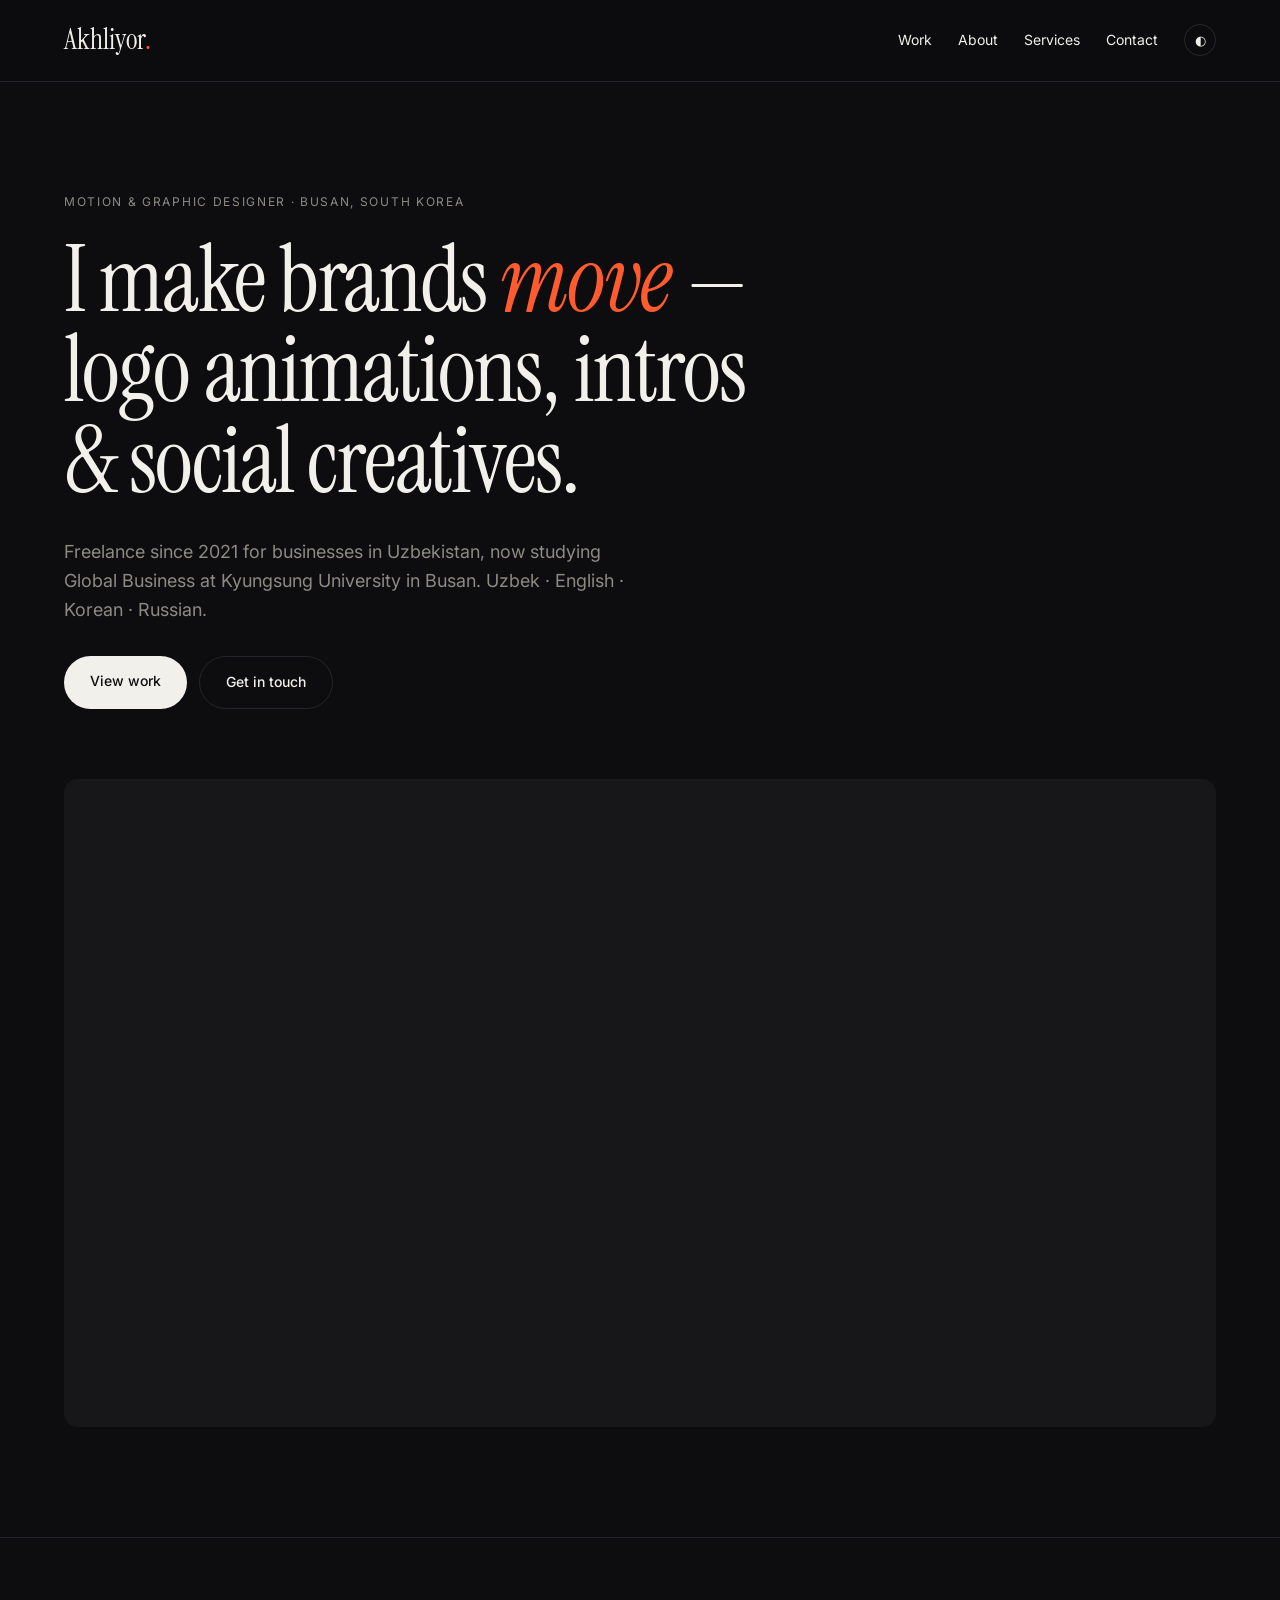
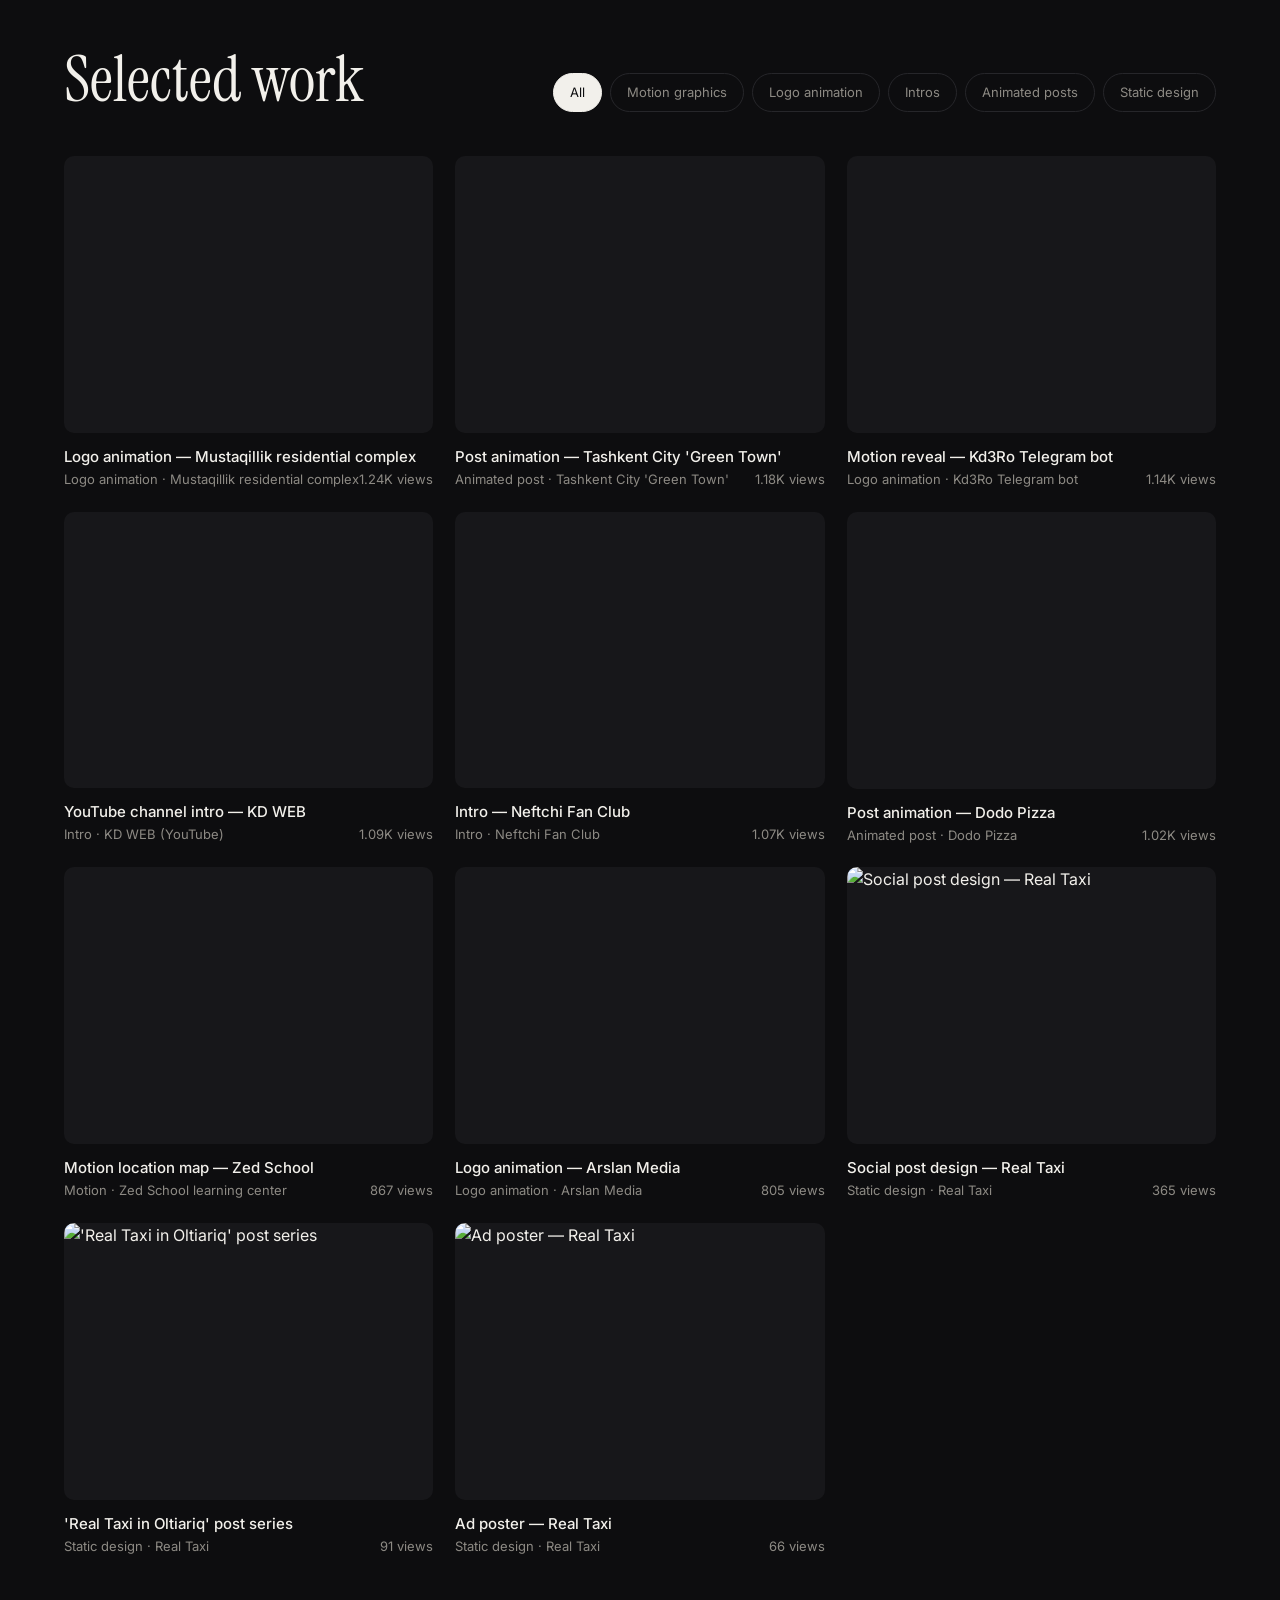
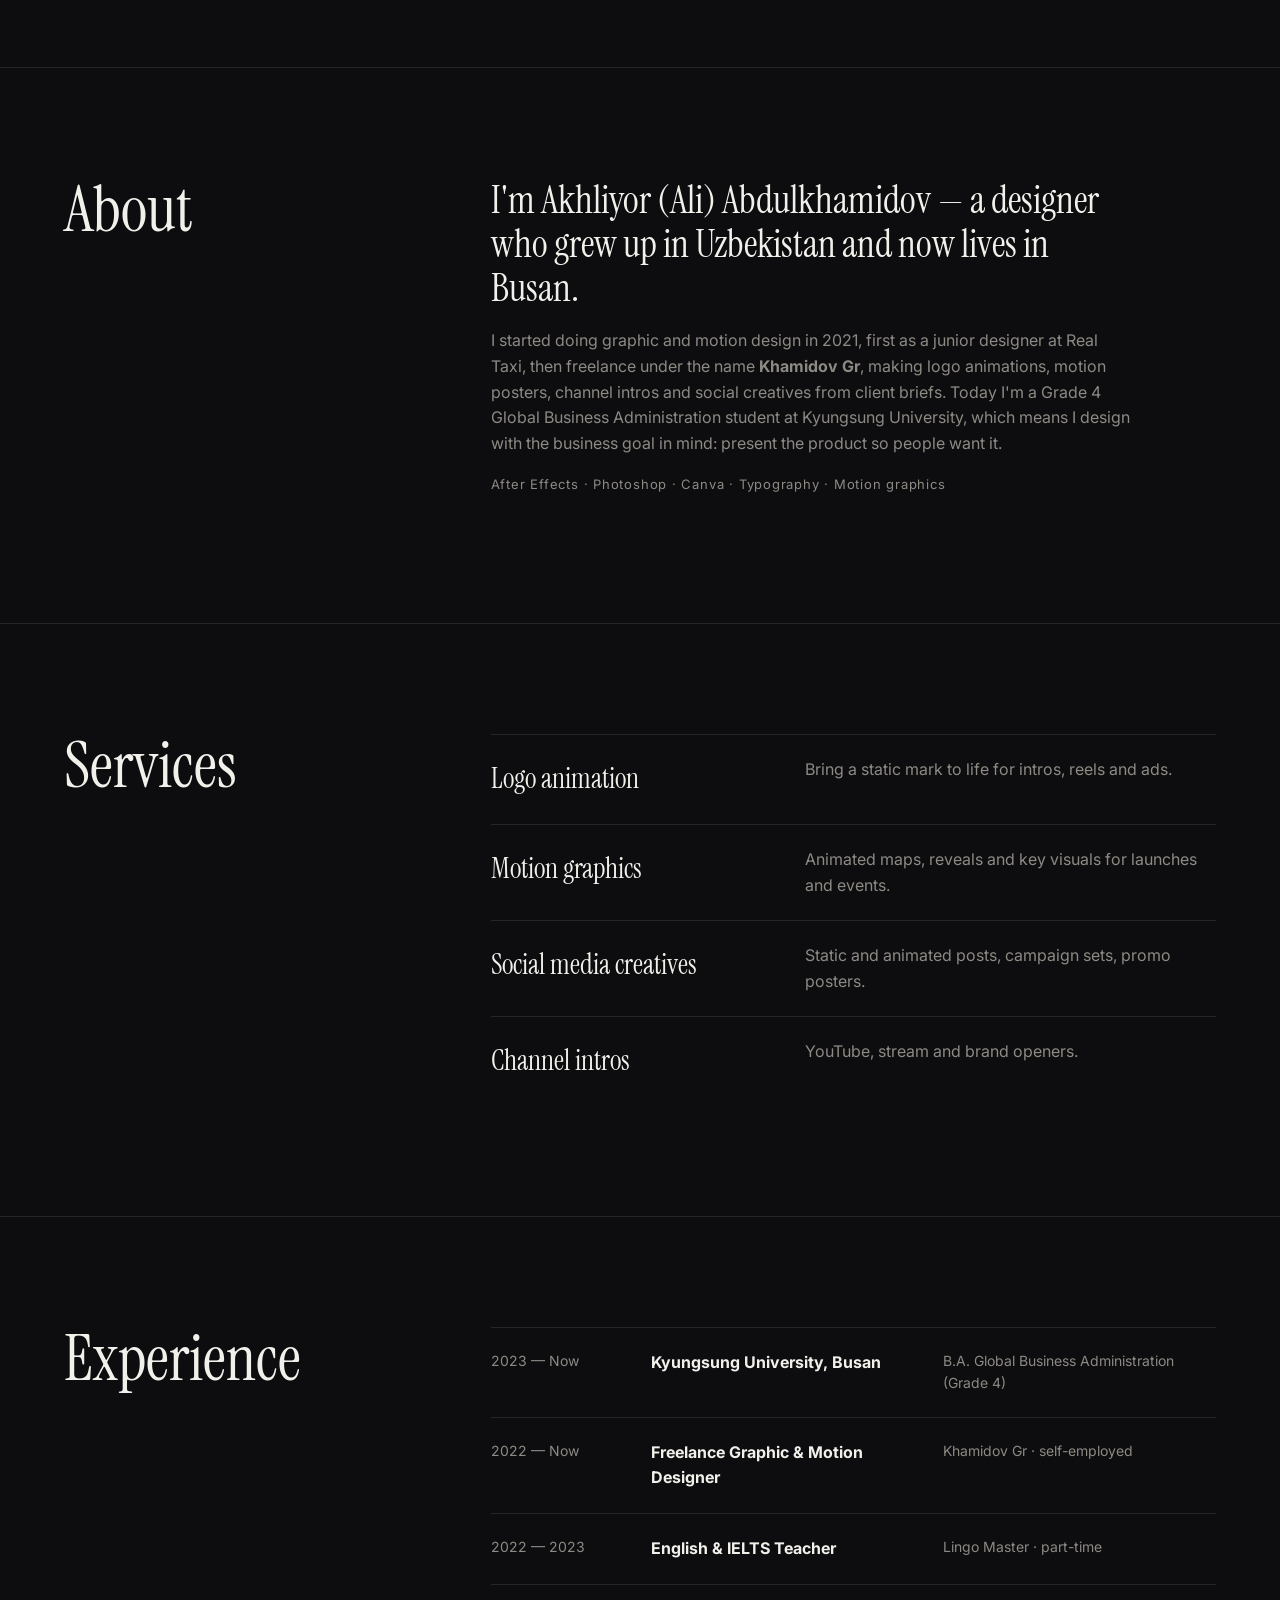
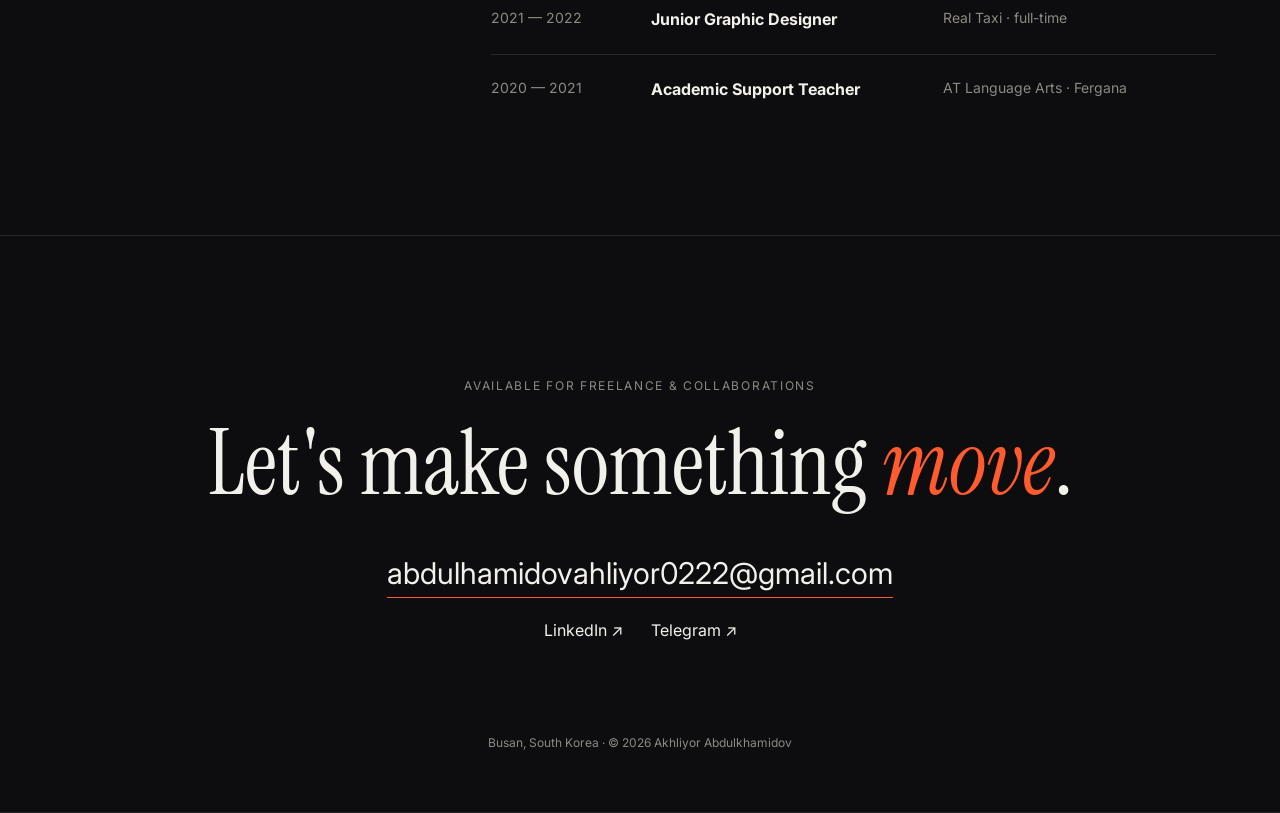
==== index.html @ dffe9545 "Add files via upload" ====
<!doctype html><html lang="en" data-theme="dark"><head><meta charset="utf-8"><meta name="viewport" content="width=device-width,initial-scale=1">
<title>Akhliyor Abdulkhamidov — Motion & Graphic Design</title>
<meta name="description" content="Motion and graphic design portfolio of Akhliyor (Ali) Abdulkhamidov, Busan, South Korea.">
<link rel="preconnect" href="https://fonts.googleapis.com"><link href="https://fonts.googleapis.com/css2?family=Inter:wght@400;500;600&family=Instrument+Serif:ital@0;1&display=swap" rel="stylesheet">
<link rel="stylesheet" href="style.css"></head><body>
<header class="nav"><a href="#top" class="logo">Akhliyor<span>.</span></a>
<nav><a href="#work">Work</a><a href="#about">About</a><a href="#services">Services</a><a href="#contact">Contact</a><button id="theme" aria-label="Toggle theme">◐</button></nav></header>
<main id="top">
<section class="hero"><p class="eyebrow">Motion & Graphic Designer · Busan, South Korea</p>
<h1>I make brands <em>move</em> —<br>logo animations, intros<br>& social creatives.</h1>
<p class="lede">Freelance since 2021 for businesses in Uzbekistan, now studying Global Business at Kyungsung University in Busan. Uzbek · English · Korean · Russian.</p>
<div class="cta"><a class="btn" href="#work">View work</a><a class="btn ghost" href="#contact">Get in touch</a></div>
<div class="reel"><video src="media/04-mustaqillik-residence-logo-anim.mp4" poster="media/04-mustaqillik-residence-logo-anim-frame.jpg" autoplay muted loop playsinline></video></div></section>
<section id="work"><div class="sechead"><h2>Selected work</h2>
<div class="filters"><button class="on" data-f="all">All</button><button data-f="motion">Motion graphics</button><button data-f="logo">Logo animation</button><button data-f="intro">Intros</button><button data-f="social">Animated posts</button><button data-f="print">Static design</button></div></div>
<div class="grid" id="grid"></div></section>
<section id="about" class="split"><h2>About</h2><div>
<p class="big">I'm Akhliyor (Ali) Abdulkhamidov — a designer who grew up in Uzbekistan and now lives in Busan.</p>
<p>I started doing graphic and motion design in 2021, first as a junior designer at Real Taxi, then freelance under the name <strong>Khamidov Gr</strong>, making logo animations, motion posters, channel intros and social creatives from client briefs. Today I'm a Grade 4 Global Business Administration student at Kyungsung University, which means I design with the business goal in mind: present the product so people want it.</p>
<p class="tools">After Effects · Photoshop · Canva · Typography · Motion graphics</p></div></section>
<section id="services" class="split"><h2>Services</h2><ul class="services">
<li><b>Logo animation</b><span>Bring a static mark to life for intros, reels and ads.</span></li>
<li><b>Motion graphics</b><span>Animated maps, reveals and key visuals for launches and events.</span></li>
<li><b>Social media creatives</b><span>Static and animated posts, campaign sets, promo posters.</span></li>
<li><b>Channel intros</b><span>YouTube, stream and brand openers.</span></li></ul></section>
<section id="experience" class="split"><h2>Experience</h2><ul class="timeline">
<li><span>2023 — Now</span><b>Kyungsung University, Busan</b><i>B.A. Global Business Administration (Grade 4)</i></li>
<li><span>2022 — Now</span><b>Freelance Graphic & Motion Designer</b><i>Khamidov Gr · self-employed</i></li>
<li><span>2022 — 2023</span><b>English & IELTS Teacher</b><i>Lingo Master · part-time</i></li>
<li><span>2021 — 2022</span><b>Junior Graphic Designer</b><i>Real Taxi · full-time</i></li>
<li><span>2020 — 2021</span><b>Academic Support Teacher</b><i>AT Language Arts · Fergana</i></li></ul></section>
<section id="contact" class="contact"><p class="eyebrow">Available for freelance & collaborations</p>
<h2>Let's make something <em>move</em>.</h2>
<a class="mail" href="mailto:abdulhamidovahliyor0222@gmail.com">abdulhamidovahliyor0222@gmail.com</a>
<div class="links"><a href="https://www.linkedin.com/in/akhliyor-abdulkhamidov-81075943a" target="_blank" rel="noopener">LinkedIn ↗</a><a href="https://t.me/khamidov_mt" target="_blank" rel="noopener">Telegram ↗</a></div>
<p class="foot">Busan, South Korea · © 2026 Akhliyor Abdulkhamidov</p></section>
</main>
<div class="lb" id="lb" hidden><button class="x" aria-label="Close">×</button><div class="lbin"><div id="lbmedia"></div><div class="lbtxt" id="lbtxt"></div></div></div>
<script src="works.js"></script><script src="main.js"></script></body></html>
---- style.css ----
:root{--bg:#0d0d0f;--fg:#f2f0eb;--mut:#8d8a84;--line:#26262a;--card:#17171a;--acc:#ff5b2e}
[data-theme=light]{--bg:#f6f4ef;--fg:#141414;--mut:#6c6a66;--line:#dedad2;--card:#ebe8e1}
*{box-sizing:border-box;margin:0;padding:0}html{scroll-behavior:smooth}
body{background:var(--bg);color:var(--fg);font:16px/1.6 Inter,system-ui,sans-serif;transition:background .3s}
a{color:inherit;text-decoration:none}em,h1,h2,.big,.logo{font-family:"Instrument Serif",Georgia,serif;font-weight:400}
em{font-style:italic;color:var(--acc)}
.nav{position:sticky;top:0;z-index:10;display:flex;justify-content:space-between;align-items:center;padding:18px 5vw;background:color-mix(in srgb,var(--bg) 85%,transparent);backdrop-filter:blur(10px);border-bottom:1px solid var(--line)}
.logo{font-size:28px}.logo span{color:var(--acc)}nav{display:flex;gap:26px;align-items:center;font-size:14px}nav a:hover{color:var(--acc)}
nav button{background:none;border:1px solid var(--line);color:var(--fg);border-radius:50%;width:32px;height:32px;cursor:pointer}
section{padding:110px 5vw;border-bottom:1px solid var(--line)}
.eyebrow{text-transform:uppercase;letter-spacing:.14em;font-size:12px;color:var(--mut);margin-bottom:24px}
h1{font-size:clamp(44px,7.2vw,112px);line-height:.98;letter-spacing:-.02em}
h2{font-size:clamp(36px,5vw,64px);line-height:1}
.lede{max-width:560px;color:var(--mut);margin:32px 0;font-size:18px}
.cta{display:flex;gap:12px}.btn{padding:14px 26px;border-radius:99px;background:var(--fg);color:var(--bg);font-weight:500;font-size:14px}.btn.ghost{background:none;color:var(--fg);border:1px solid var(--line)}
.reel{margin-top:70px;border-radius:14px;overflow:hidden;aspect-ratio:16/9;background:var(--card)}.reel video{width:100%;height:100%;object-fit:cover;display:block}
.sechead{display:flex;justify-content:space-between;align-items:end;flex-wrap:wrap;gap:24px;margin-bottom:44px}
.filters{display:flex;flex-wrap:wrap;gap:8px}.filters button{background:none;border:1px solid var(--line);color:var(--mut);padding:8px 16px;border-radius:99px;font:inherit;font-size:13px;cursor:pointer}
.filters button.on,.filters button:hover{background:var(--fg);color:var(--bg);border-color:var(--fg)}
.grid{display:grid;grid-template-columns:repeat(3,1fr);gap:22px}
.tile{cursor:pointer}.tile .m{aspect-ratio:4/3;border-radius:10px;overflow:hidden;background:var(--card)}
.tile video,.tile img{width:100%;height:100%;object-fit:cover;display:block;transition:transform .6s}.tile:hover video,.tile:hover img{transform:scale(1.04)}
.tile h3{font-weight:500;font-size:15px;margin-top:12px}.tile p{font-size:13px;color:var(--mut);display:flex;justify-content:space-between}
.split{display:grid;grid-template-columns:1fr 2fr;gap:5vw}.split p{color:var(--mut);margin-bottom:18px;max-width:640px}
.big{font-size:clamp(26px,3vw,40px);line-height:1.15;color:var(--fg)!important}.tools{font-size:13px;letter-spacing:.06em}
.services,.timeline{list-style:none}.services li,.timeline li{display:grid;grid-template-columns:1fr 1.4fr;gap:20px;padding:22px 0;border-top:1px solid var(--line)}
.services b{font-family:"Instrument Serif",serif;font-weight:400;font-size:28px}.services span{color:var(--mut)}
.timeline li{grid-template-columns:140px 1fr 1fr}.timeline span,.timeline i{color:var(--mut);font-style:normal;font-size:14px}
.contact{text-align:center;padding:140px 5vw 60px}.contact h2{font-size:clamp(44px,7vw,100px)}
.mail{display:inline-block;margin:40px 0 20px;font-size:clamp(20px,2.4vw,30px);border-bottom:1px solid var(--acc)}
.links{display:flex;gap:28px;justify-content:center}.links a:hover{color:var(--acc)}.foot{margin-top:90px;font-size:12px;color:var(--mut)}
.lb{position:fixed;inset:0;background:rgba(0,0,0,.92);z-index:50;display:flex;align-items:center;justify-content:center;padding:4vw}
.lb[hidden]{display:none}.lbin{display:grid;grid-template-columns:2fr 1fr;gap:32px;max-width:1300px;width:100%;color:#f2f0eb}
#lbmedia{max-height:84vh;overflow:auto;display:grid;gap:10px}#lbmedia video,#lbmedia img{width:100%;max-height:84vh;object-fit:contain;border-radius:8px}
#lbmedia.multi{grid-template-columns:repeat(auto-fill,minmax(160px,1fr))}
.lbtxt h3{font-family:"Instrument Serif",serif;font-weight:400;font-size:36px;line-height:1.05;margin-bottom:20px}.lbtxt dl{font-size:14px}.lbtxt dt{color:#8d8a84;margin-top:12px;font-size:12px;text-transform:uppercase;letter-spacing:.1em}
.lbtxt a{color:#ff5b2e}.x{position:absolute;top:18px;right:26px;background:none;border:0;color:#fff;font-size:40px;cursor:pointer}
@media(max-width:900px){.grid{grid-template-columns:repeat(2,1fr)}.split{grid-template-columns:1fr}.lbin{grid-template-columns:1fr}}
@media(max-width:600px){nav a{display:none}section{padding:72px 6vw}.grid{grid-template-columns:1fr}.services li{grid-template-columns:1fr;gap:4px}.timeline li{grid-template-columns:1fr;gap:2px}}
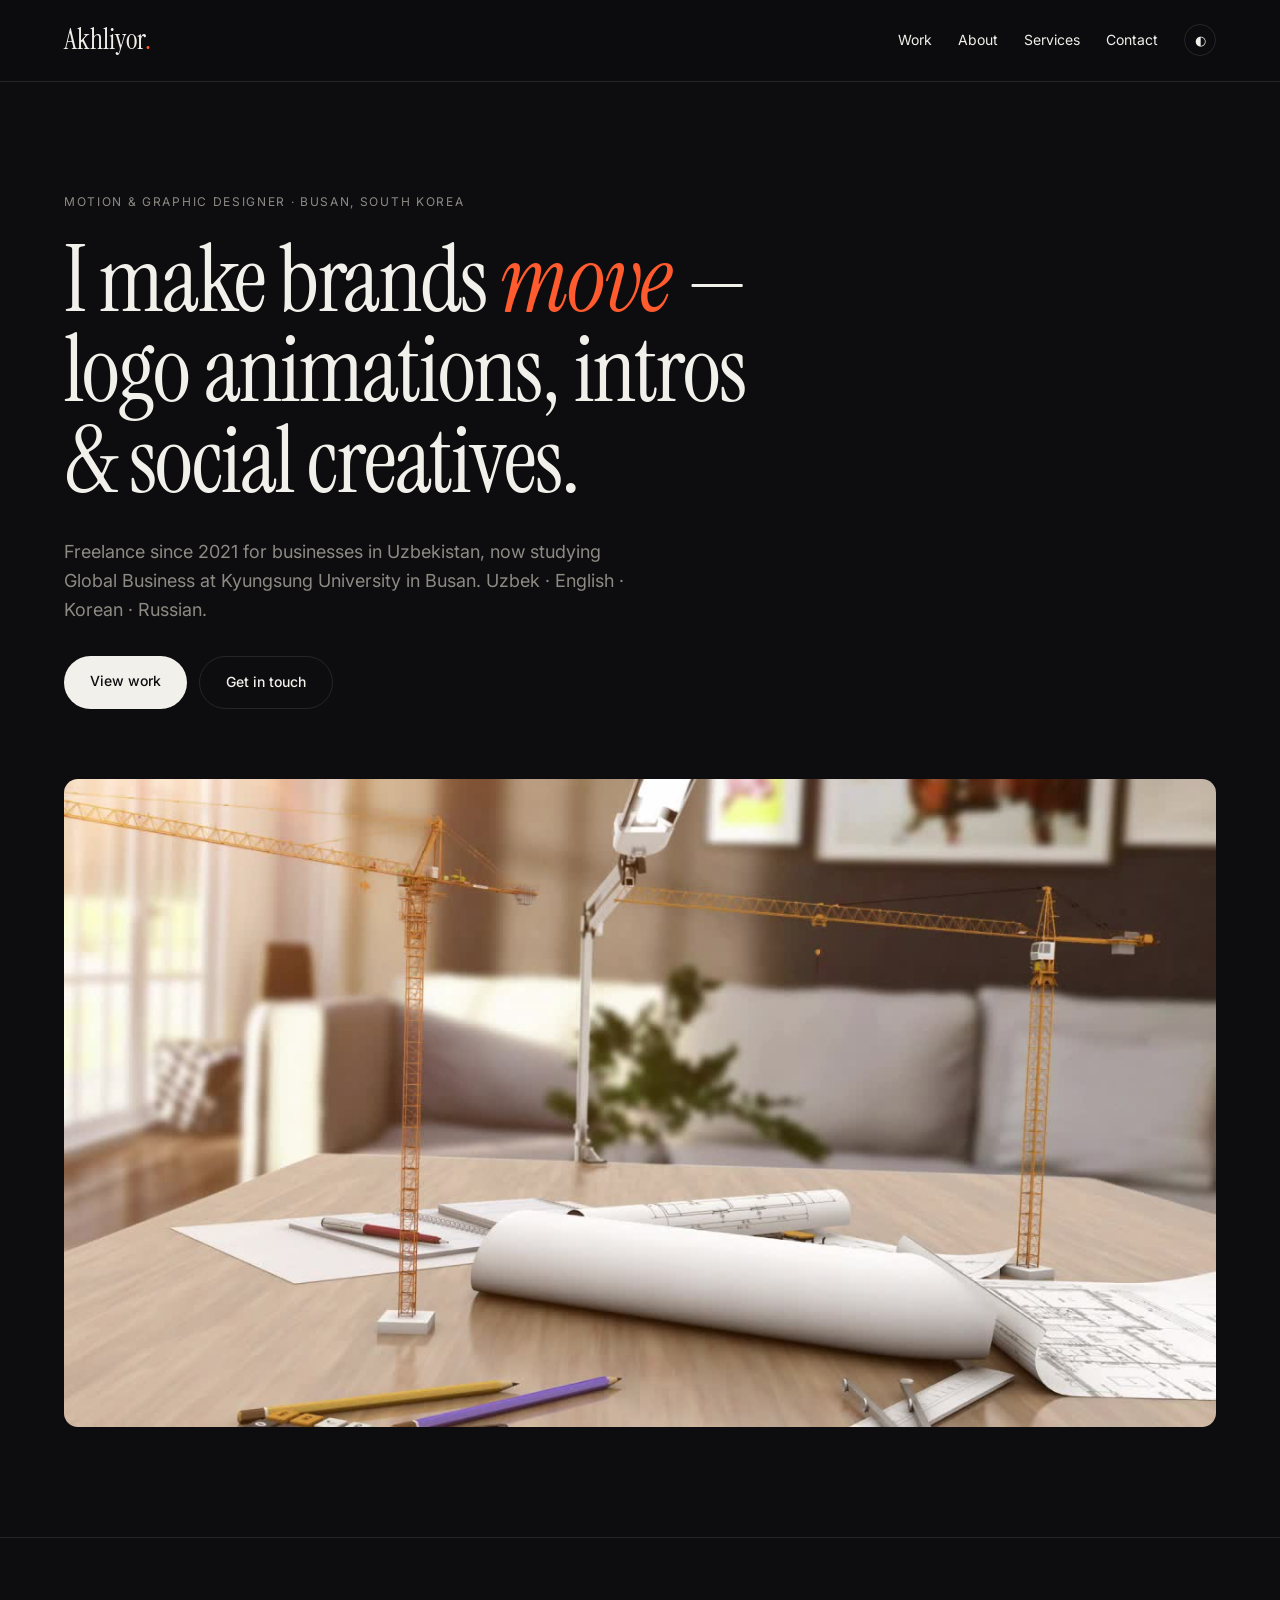
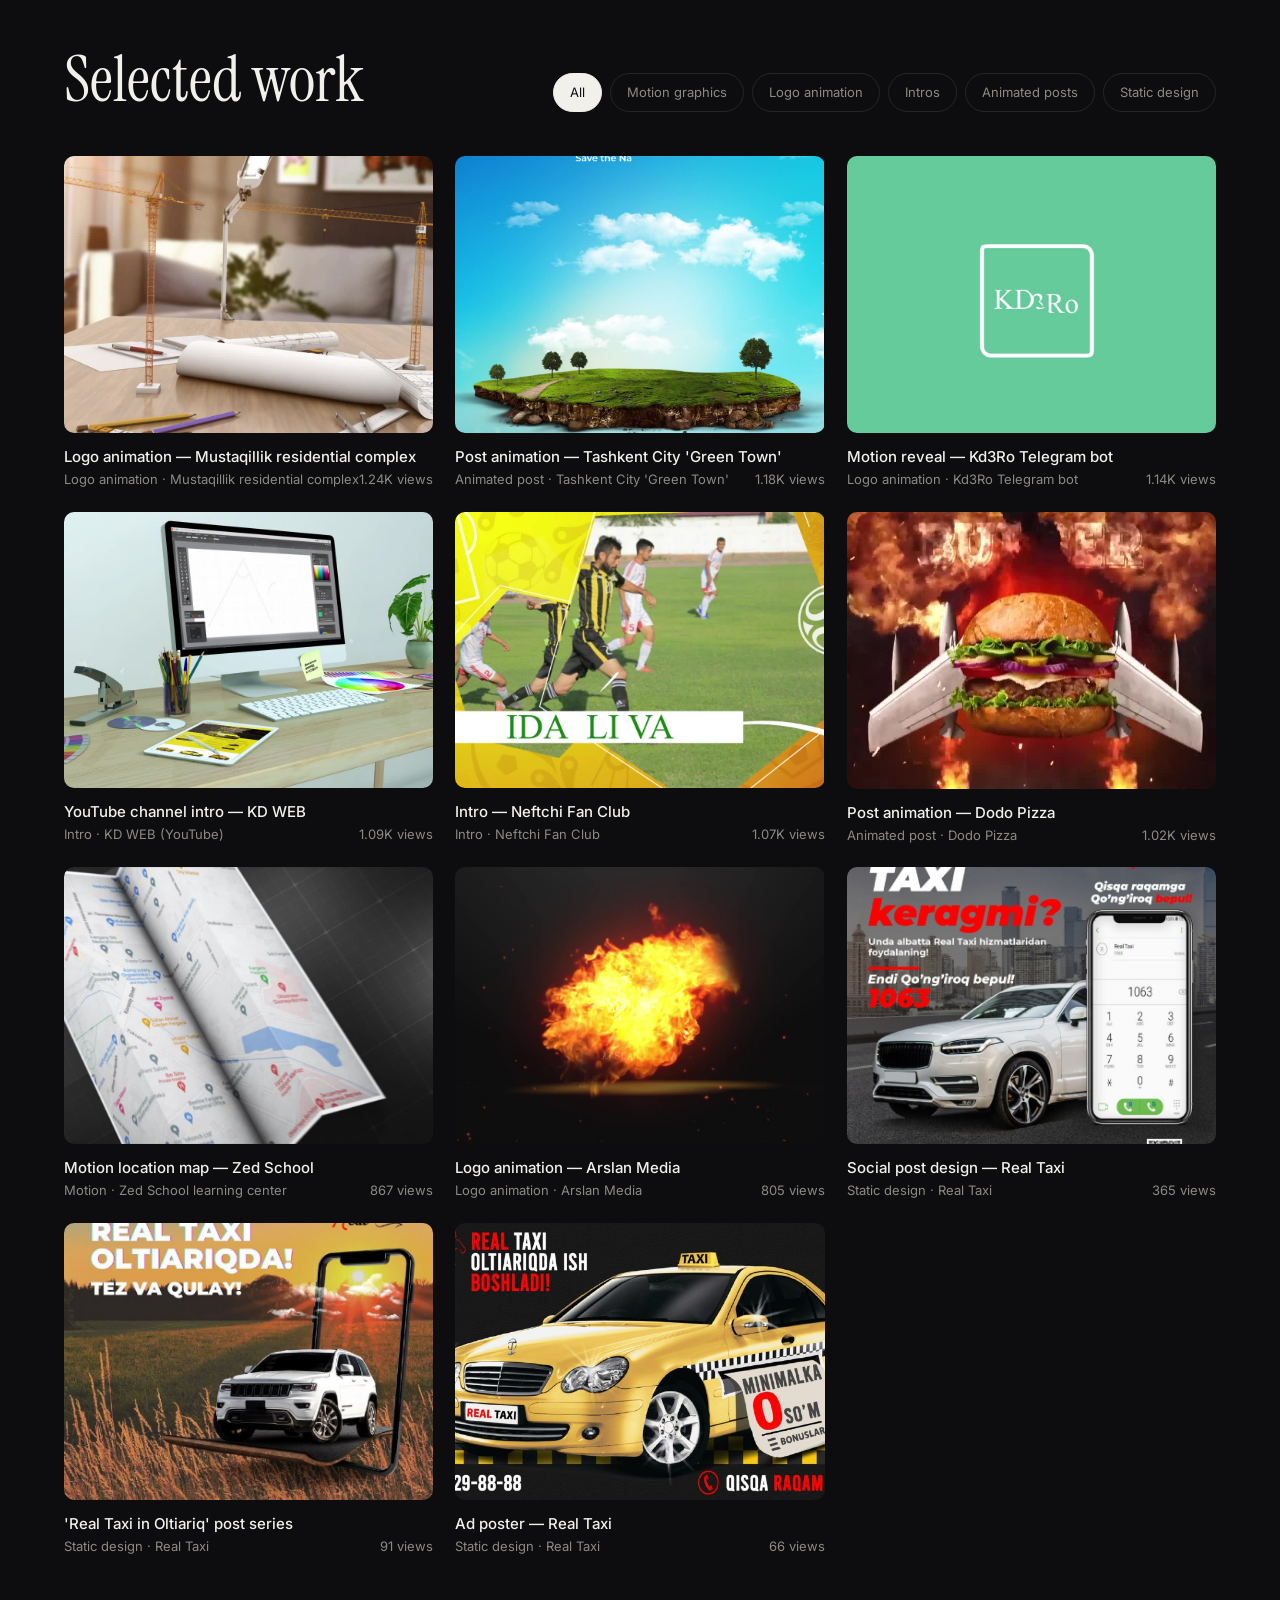
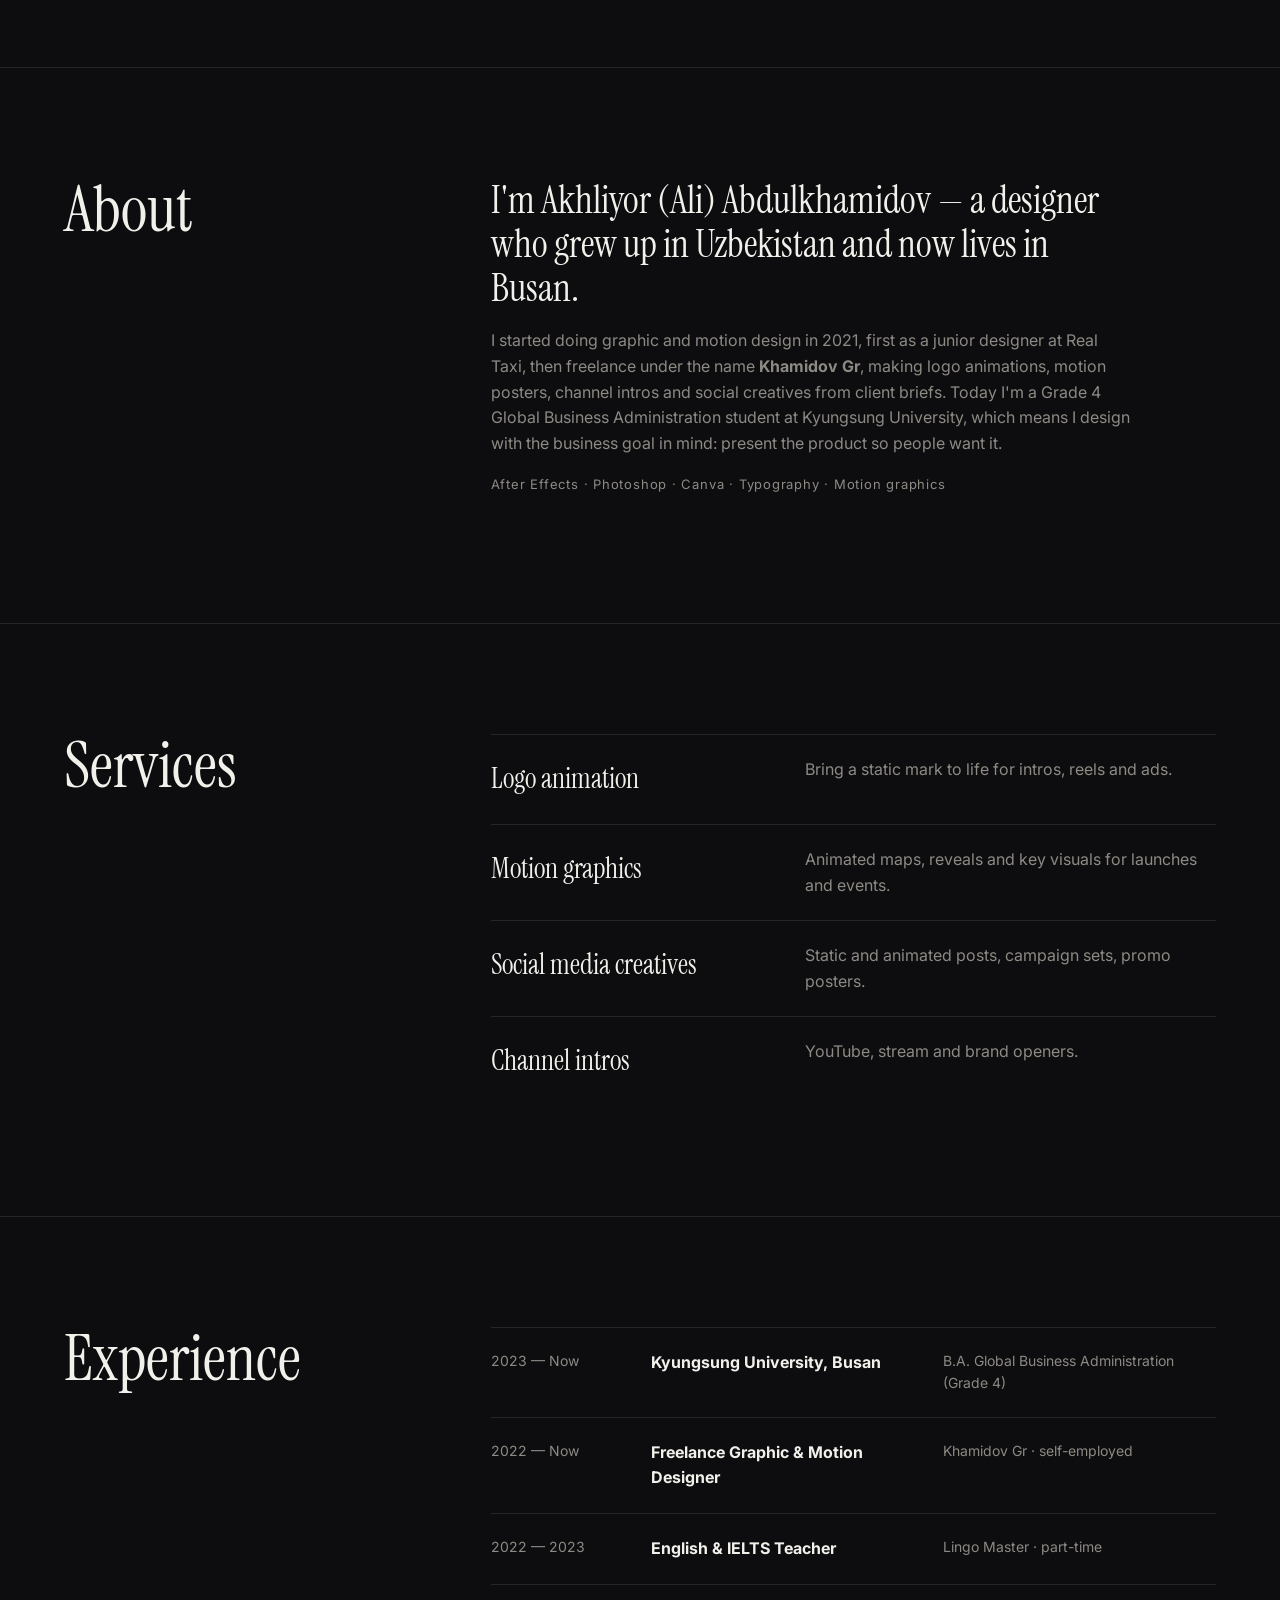
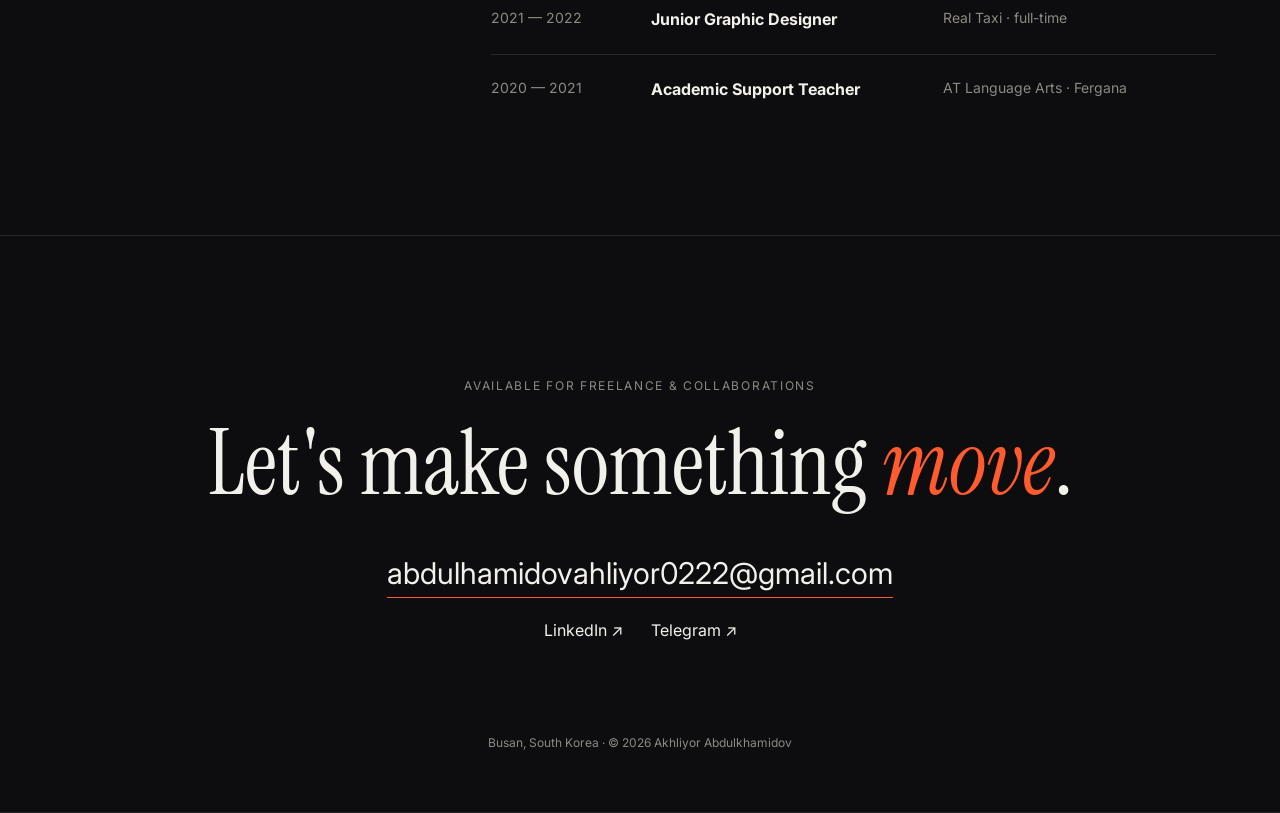
==== commit 1fbb0638: "Add social preview card" ====
--- a/index.html
+++ b/index.html
@@ -1,6 +1,18 @@
 <!doctype html><html lang="en" data-theme="dark"><head><meta charset="utf-8"><meta name="viewport" content="width=device-width,initial-scale=1">
 <title>Akhliyor Abdulkhamidov — Motion & Graphic Design</title>
 <meta name="description" content="Motion and graphic design portfolio of Akhliyor (Ali) Abdulkhamidov, Busan, South Korea.">
+<link rel="canonical" href="https://abdulhamidovahliyor0222-svg.github.io/">
+<meta property="og:type" content="website">
+<meta property="og:url" content="https://abdulhamidovahliyor0222-svg.github.io/">
+<meta property="og:title" content="Akhliyor Abdulkhamidov — Motion & Graphic Design">
+<meta property="og:description" content="Logo animations, intros and social creatives for brands. Motion & graphic designer based in Busan, South Korea.">
+<meta property="og:image" content="https://abdulhamidovahliyor0222-svg.github.io/og-image.jpg">
+<meta property="og:image:width" content="1200"><meta property="og:image:height" content="627">
+<meta property="og:image:alt" content="I make brands move — Akhliyor Abdulkhamidov, Motion & Graphic Designer, Busan">
+<meta name="twitter:card" content="summary_large_image">
+<meta name="twitter:title" content="Akhliyor Abdulkhamidov — Motion & Graphic Design">
+<meta name="twitter:image" content="https://abdulhamidovahliyor0222-svg.github.io/og-image.jpg">
+<link rel="icon" href="data:image/svg+xml,%3Csvg xmlns='http://www.w3.org/2000/svg' viewBox='0 0 64 64'%3E%3Crect width='64' height='64' rx='14' fill='%230d0d0f'/%3E%3Ctext x='50%25' y='54%25' dominant-baseline='middle' text-anchor='middle' font-family='Georgia,serif' font-size='44' fill='%23f2f0eb'%3EA%3C/text%3E%3Ccircle cx='50' cy='48' r='4' fill='%23ff5b2e'/%3E%3C/svg%3E">
 <link rel="preconnect" href="https://fonts.googleapis.com"><link href="https://fonts.googleapis.com/css2?family=Inter:wght@400;500;600&family=Instrument+Serif:ital@0;1&display=swap" rel="stylesheet">
 <link rel="stylesheet" href="style.css"></head><body>
 <header class="nav"><a href="#top" class="logo">Akhliyor<span>.</span></a>
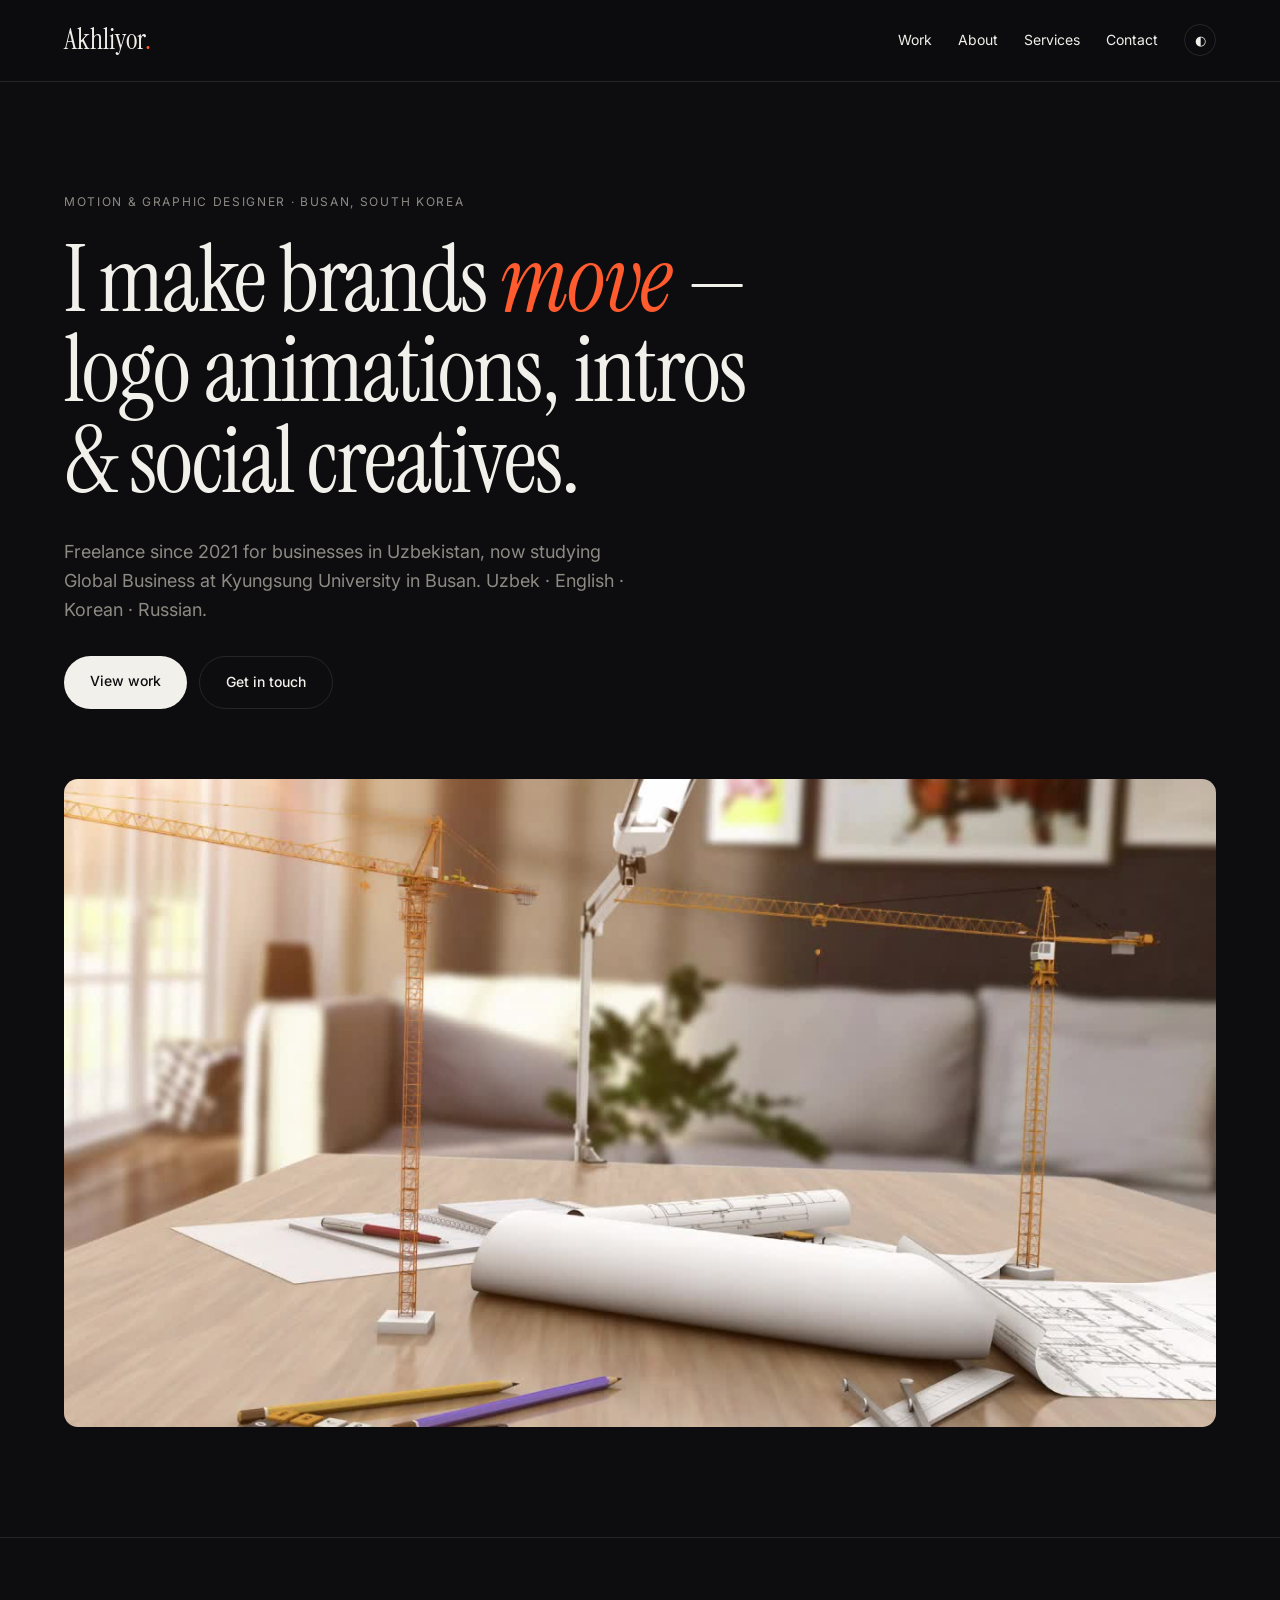
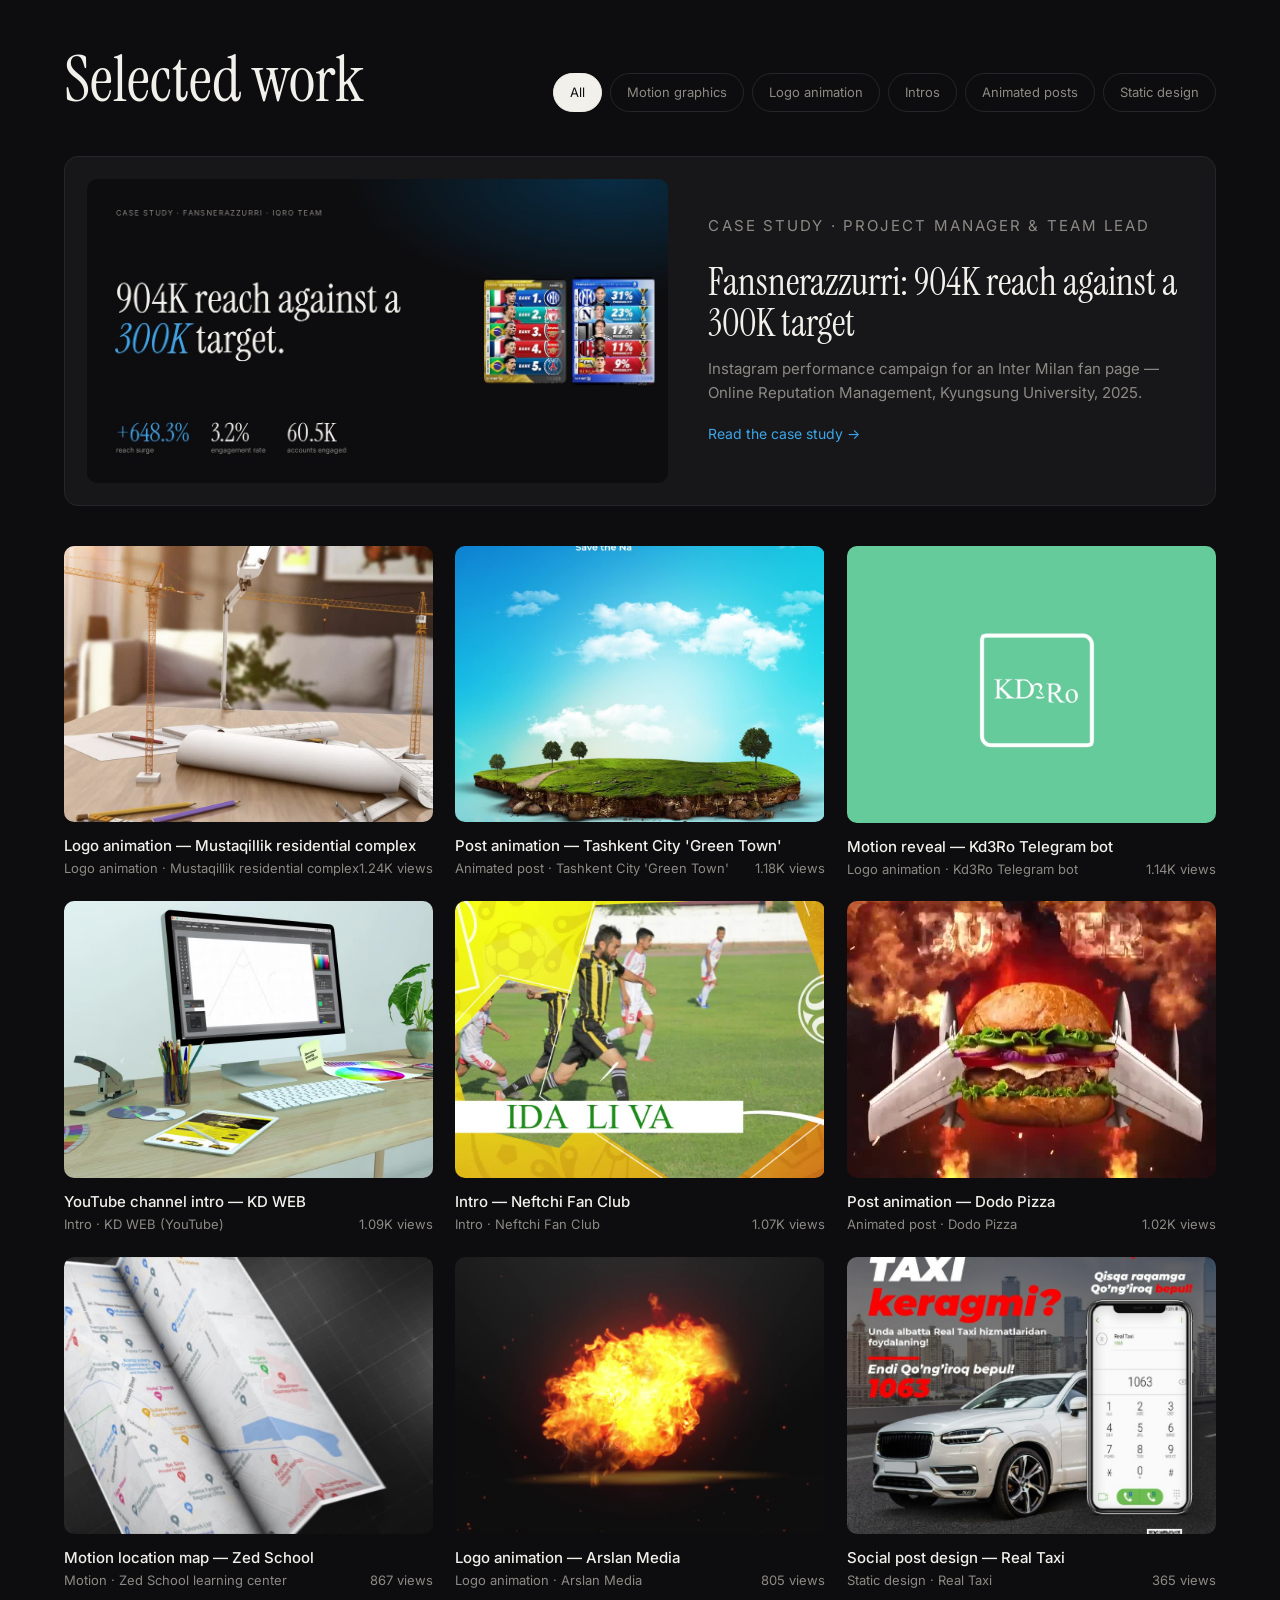
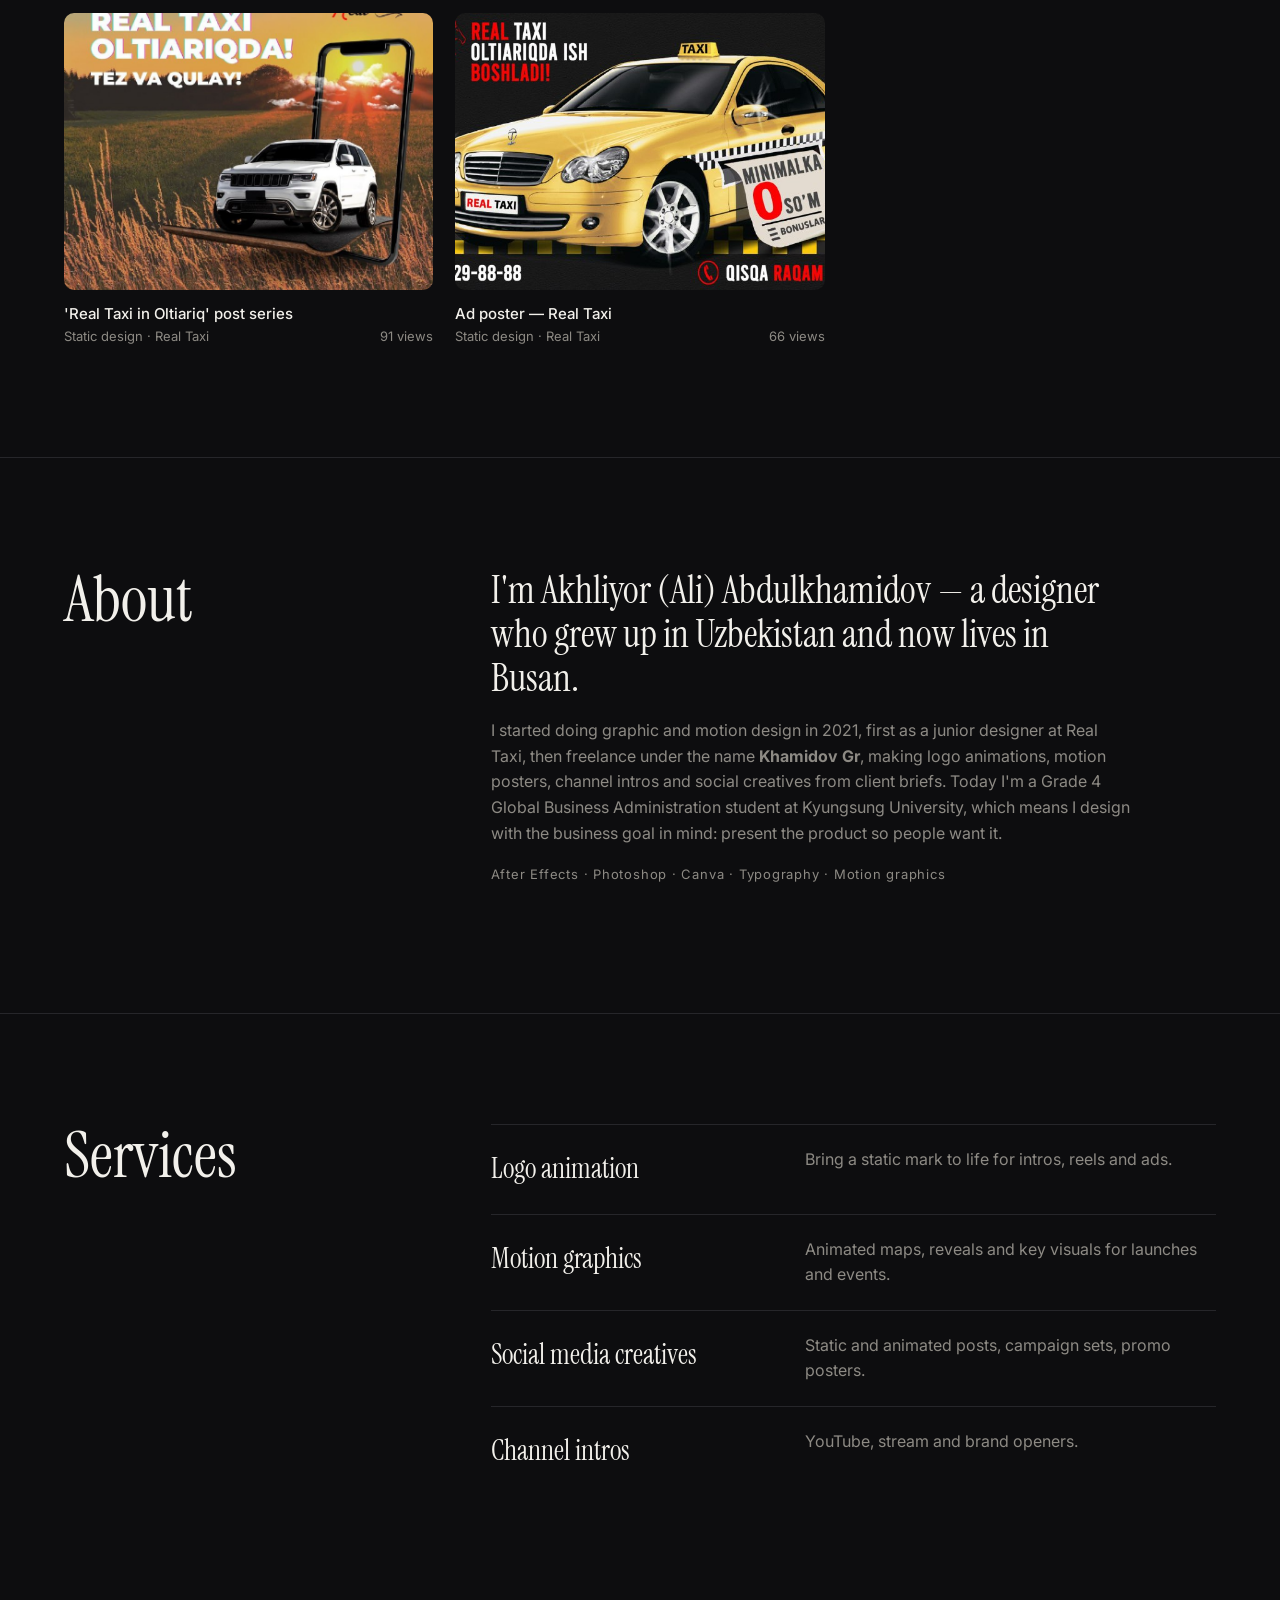
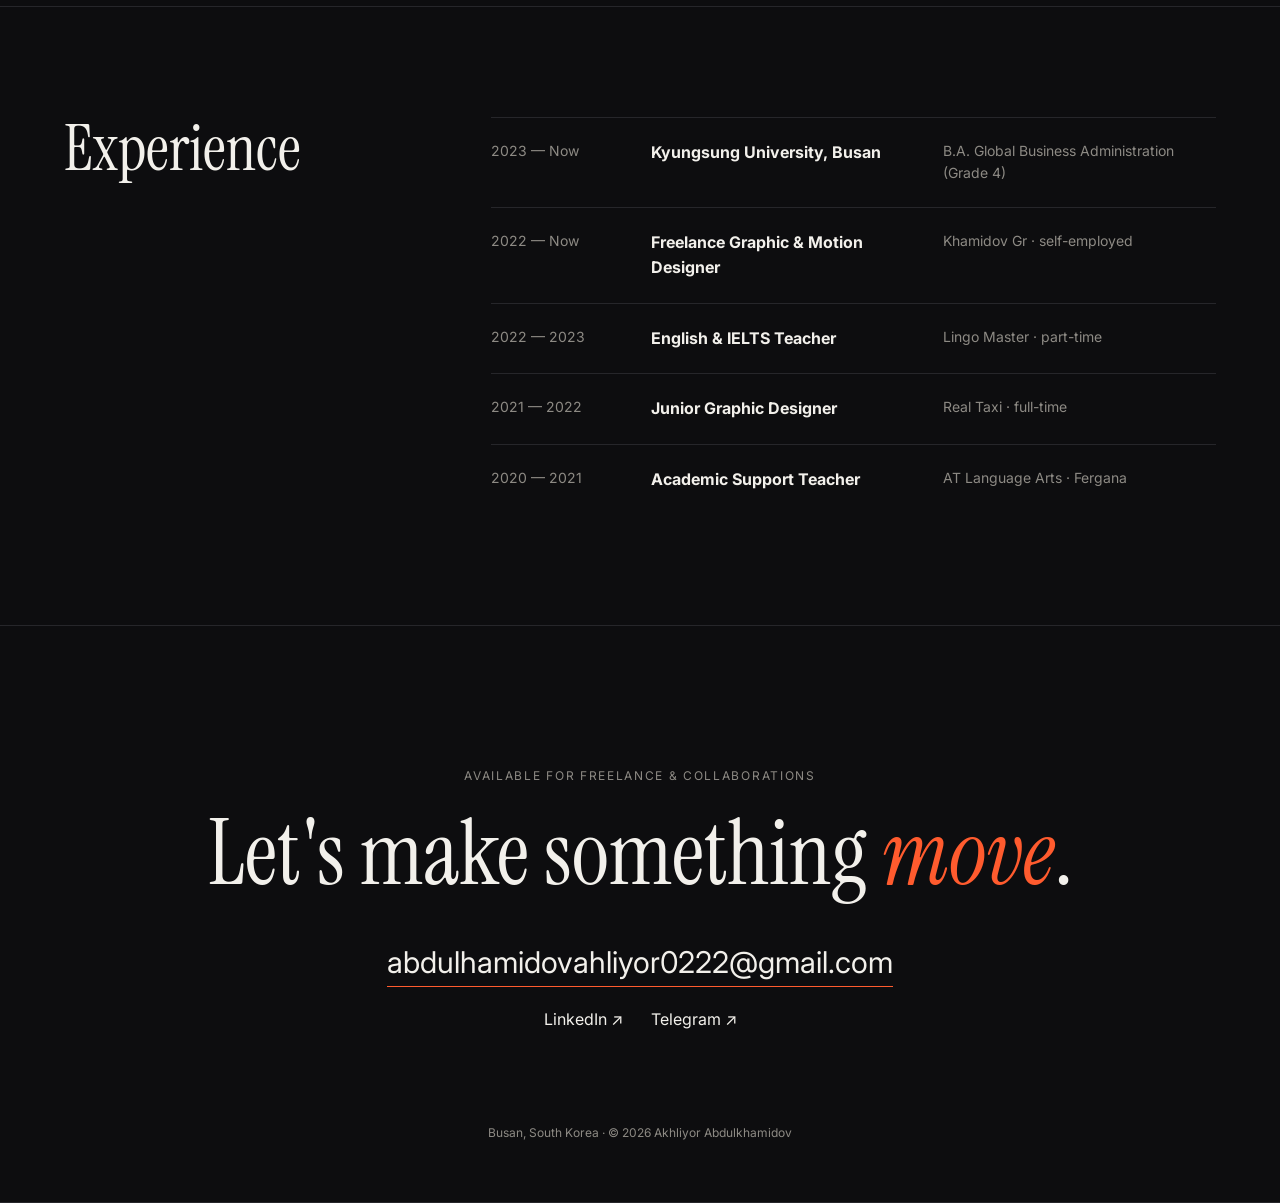
==== commit 8ce97203: "Add case study card" ====
--- a/index.html
+++ b/index.html
@@ -25,6 +25,7 @@
 <div class="reel"><video src="media/04-mustaqillik-residence-logo-anim.mp4" poster="media/04-mustaqillik-residence-logo-anim-frame.jpg" autoplay muted loop playsinline></video></div></section>
 <section id="work"><div class="sechead"><h2>Selected work</h2>
 <div class="filters"><button class="on" data-f="all">All</button><button data-f="motion">Motion graphics</button><button data-f="logo">Logo animation</button><button data-f="intro">Intros</button><button data-f="social">Animated posts</button><button data-f="print">Static design</button></div></div>
+<a class="case" href="/fansnerazzurri/"><img src="fansnerazzurri-card.jpg" alt="Fansnerazzurri case study"><div><p class="eyebrow">Case study · Project Manager &amp; team lead</p><h3>Fansnerazzurri: 904K reach against a 300K target</h3><p>Instagram performance campaign for an Inter Milan fan page — Online Reputation Management, Kyungsung University, 2025.</p><span class="more">Read the case study →</span></div></a>
 <div class="grid" id="grid"></div></section>
 <section id="about" class="split"><h2>About</h2><div>
 <p class="big">I'm Akhliyor (Ali) Abdulkhamidov — a designer who grew up in Uzbekistan and now lives in Busan.</p>
--- a/style.css
+++ b/style.css
@@ -37,3 +37,7 @@
 .lbtxt a{color:#ff5b2e}.x{position:absolute;top:18px;right:26px;background:none;border:0;color:#fff;font-size:40px;cursor:pointer}
 @media(max-width:900px){.grid{grid-template-columns:repeat(2,1fr)}.split{grid-template-columns:1fr}.lbin{grid-template-columns:1fr}}
 @media(max-width:600px){nav a{display:none}section{padding:72px 6vw}.grid{grid-template-columns:1fr}.services li{grid-template-columns:1fr;gap:4px}.timeline li{grid-template-columns:1fr;gap:2px}}
+.case{display:grid;grid-template-columns:1.2fr 1fr;gap:40px;align-items:center;background:var(--card);border:1px solid var(--line);border-radius:14px;padding:22px;margin-bottom:40px;transition:border-color .3s}
+.case:hover{border-color:#0068A8}.case img{width:100%;border-radius:10px;display:block}.case h3{font-family:"Instrument Serif",serif;font-weight:400;font-size:clamp(28px,3vw,42px);line-height:1.05;margin-bottom:14px}
+.case p{color:var(--mut);font-size:15px}.case .more{display:inline-block;margin-top:18px;color:#3da5e8;font-size:14px}
+@media(max-width:900px){.case{grid-template-columns:1fr;gap:20px}}
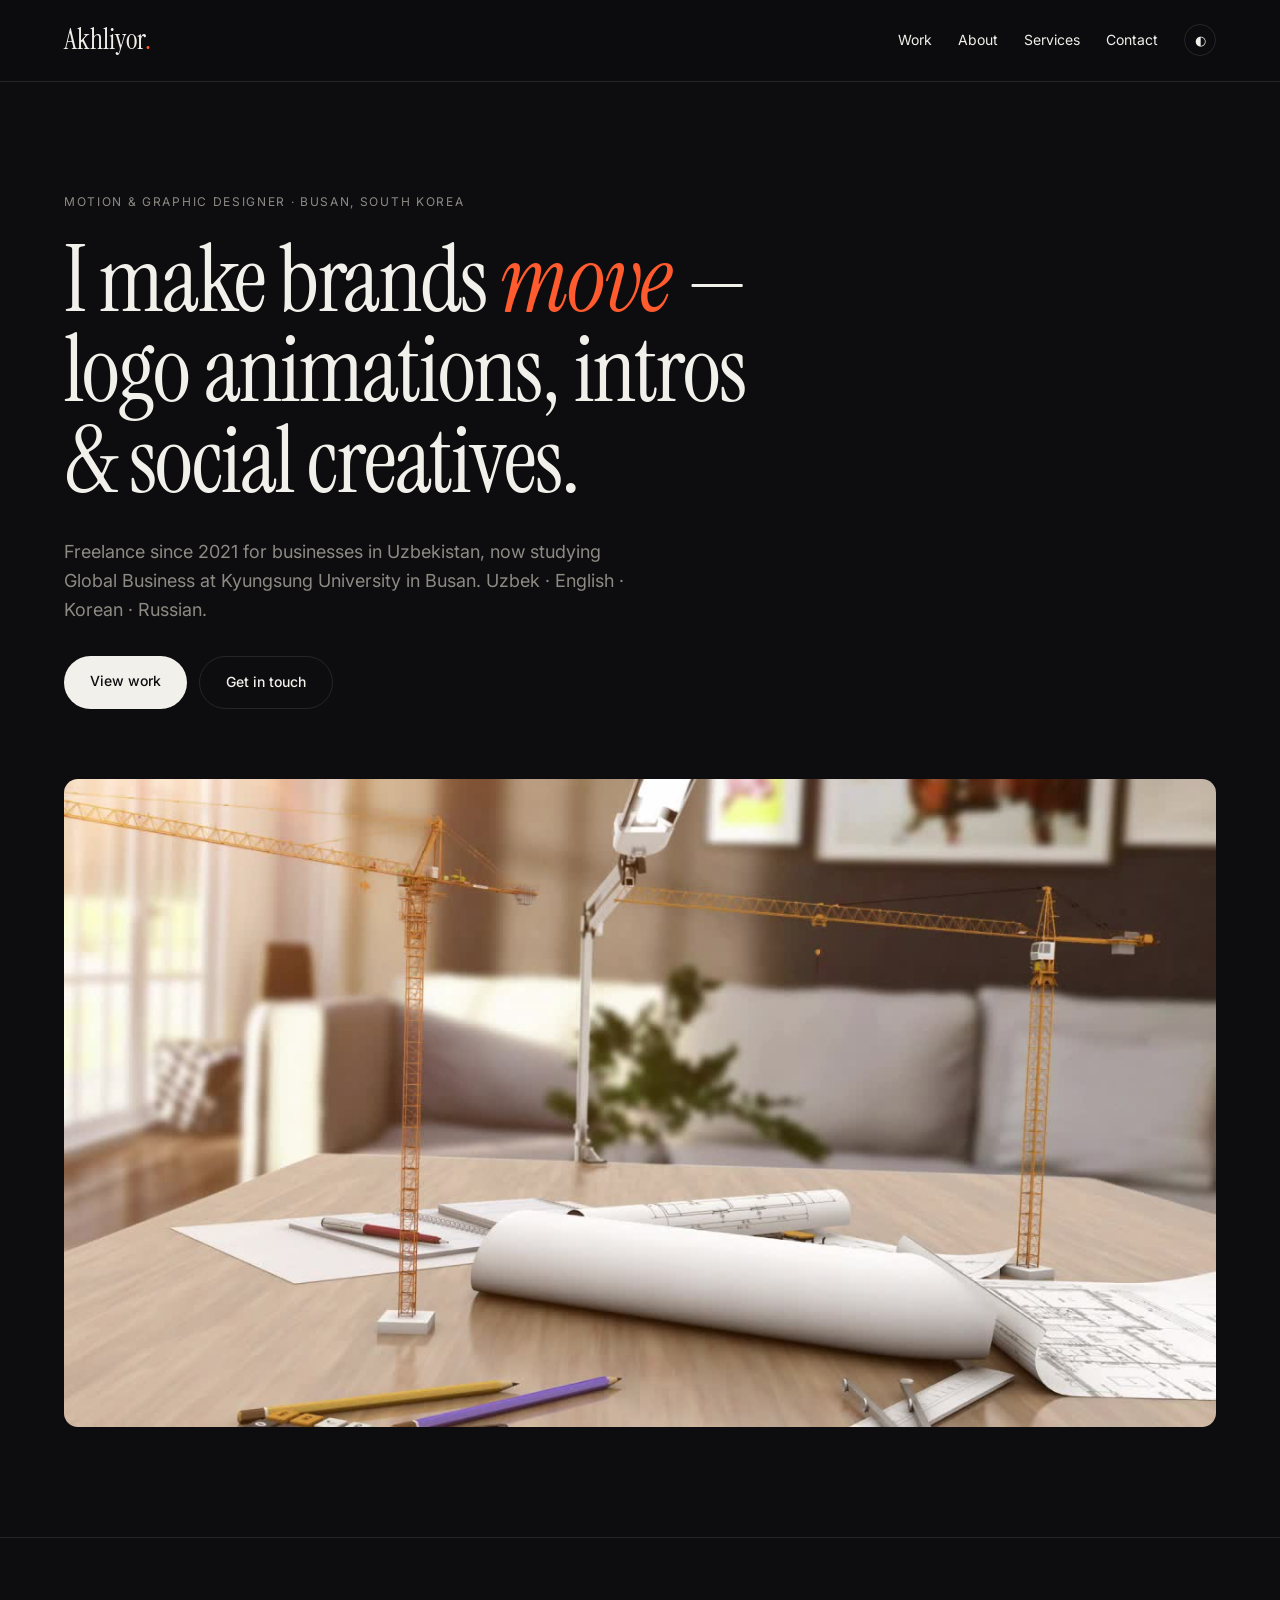
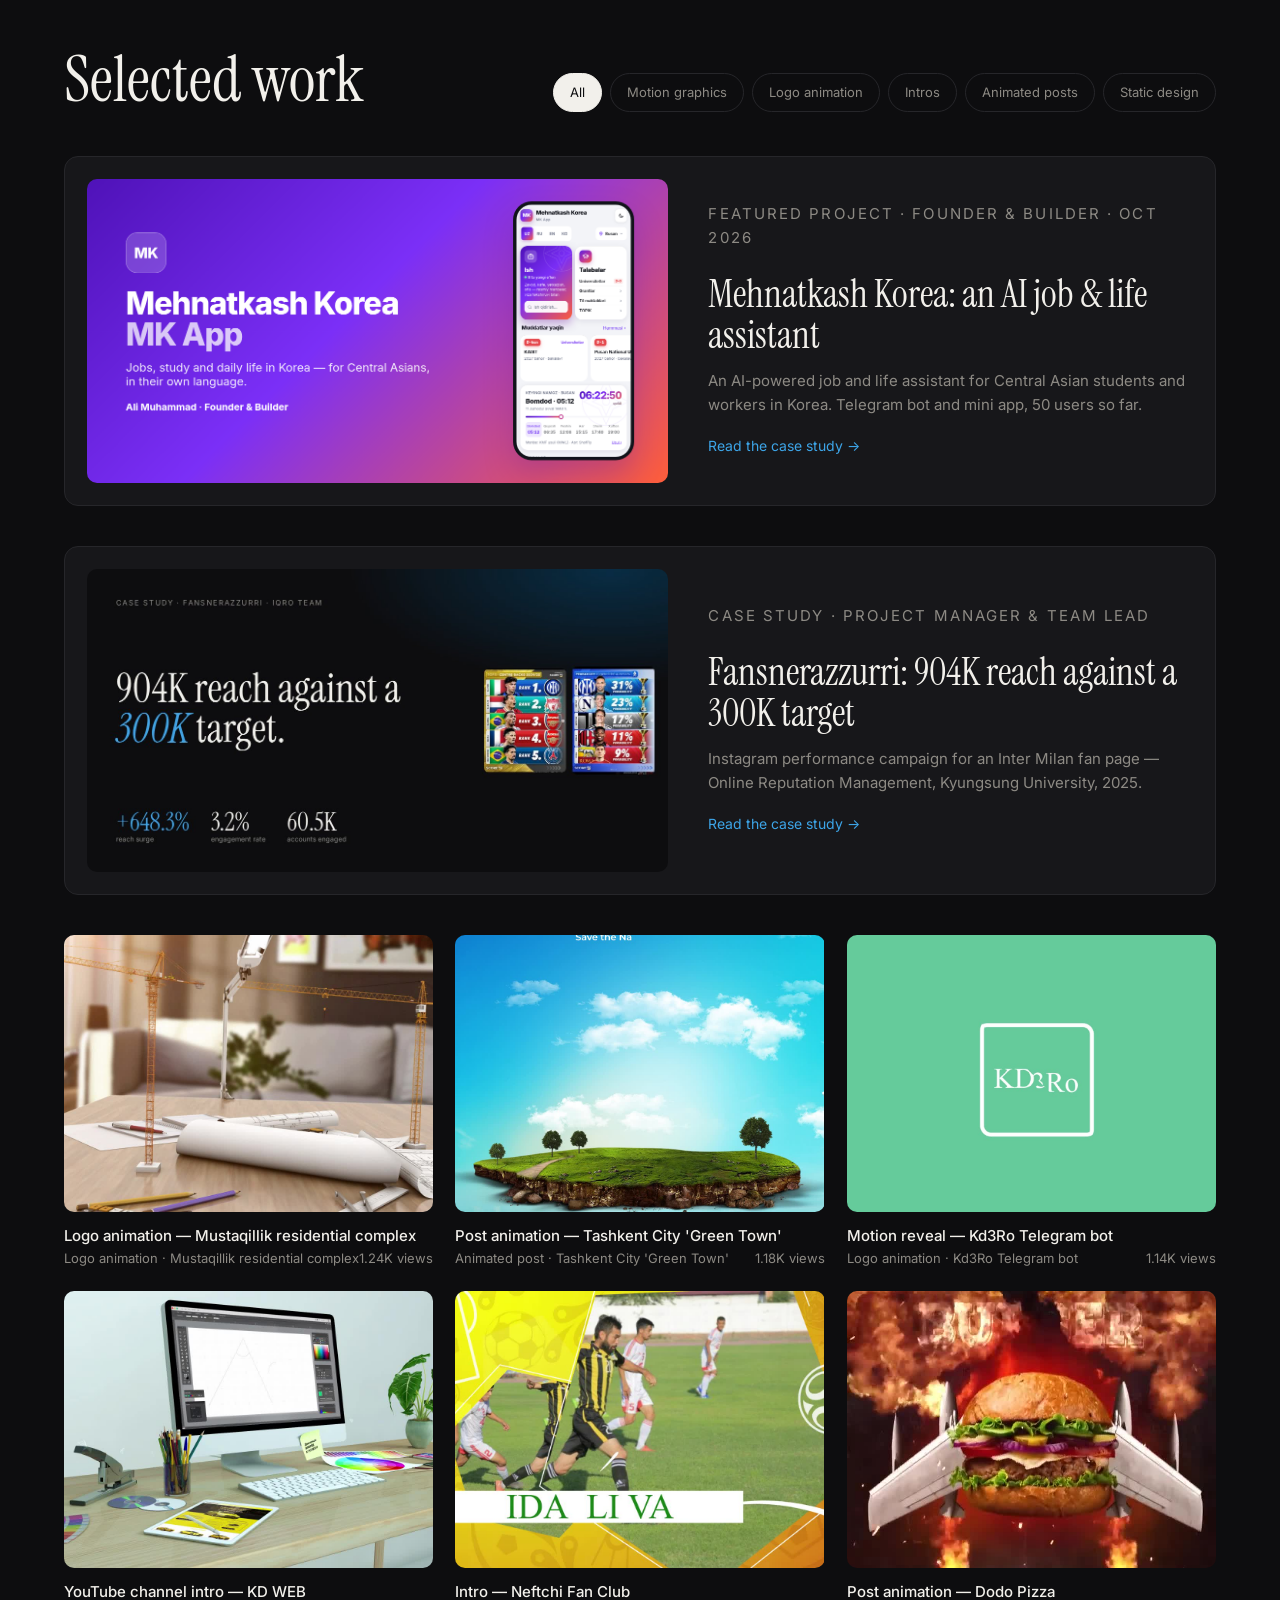
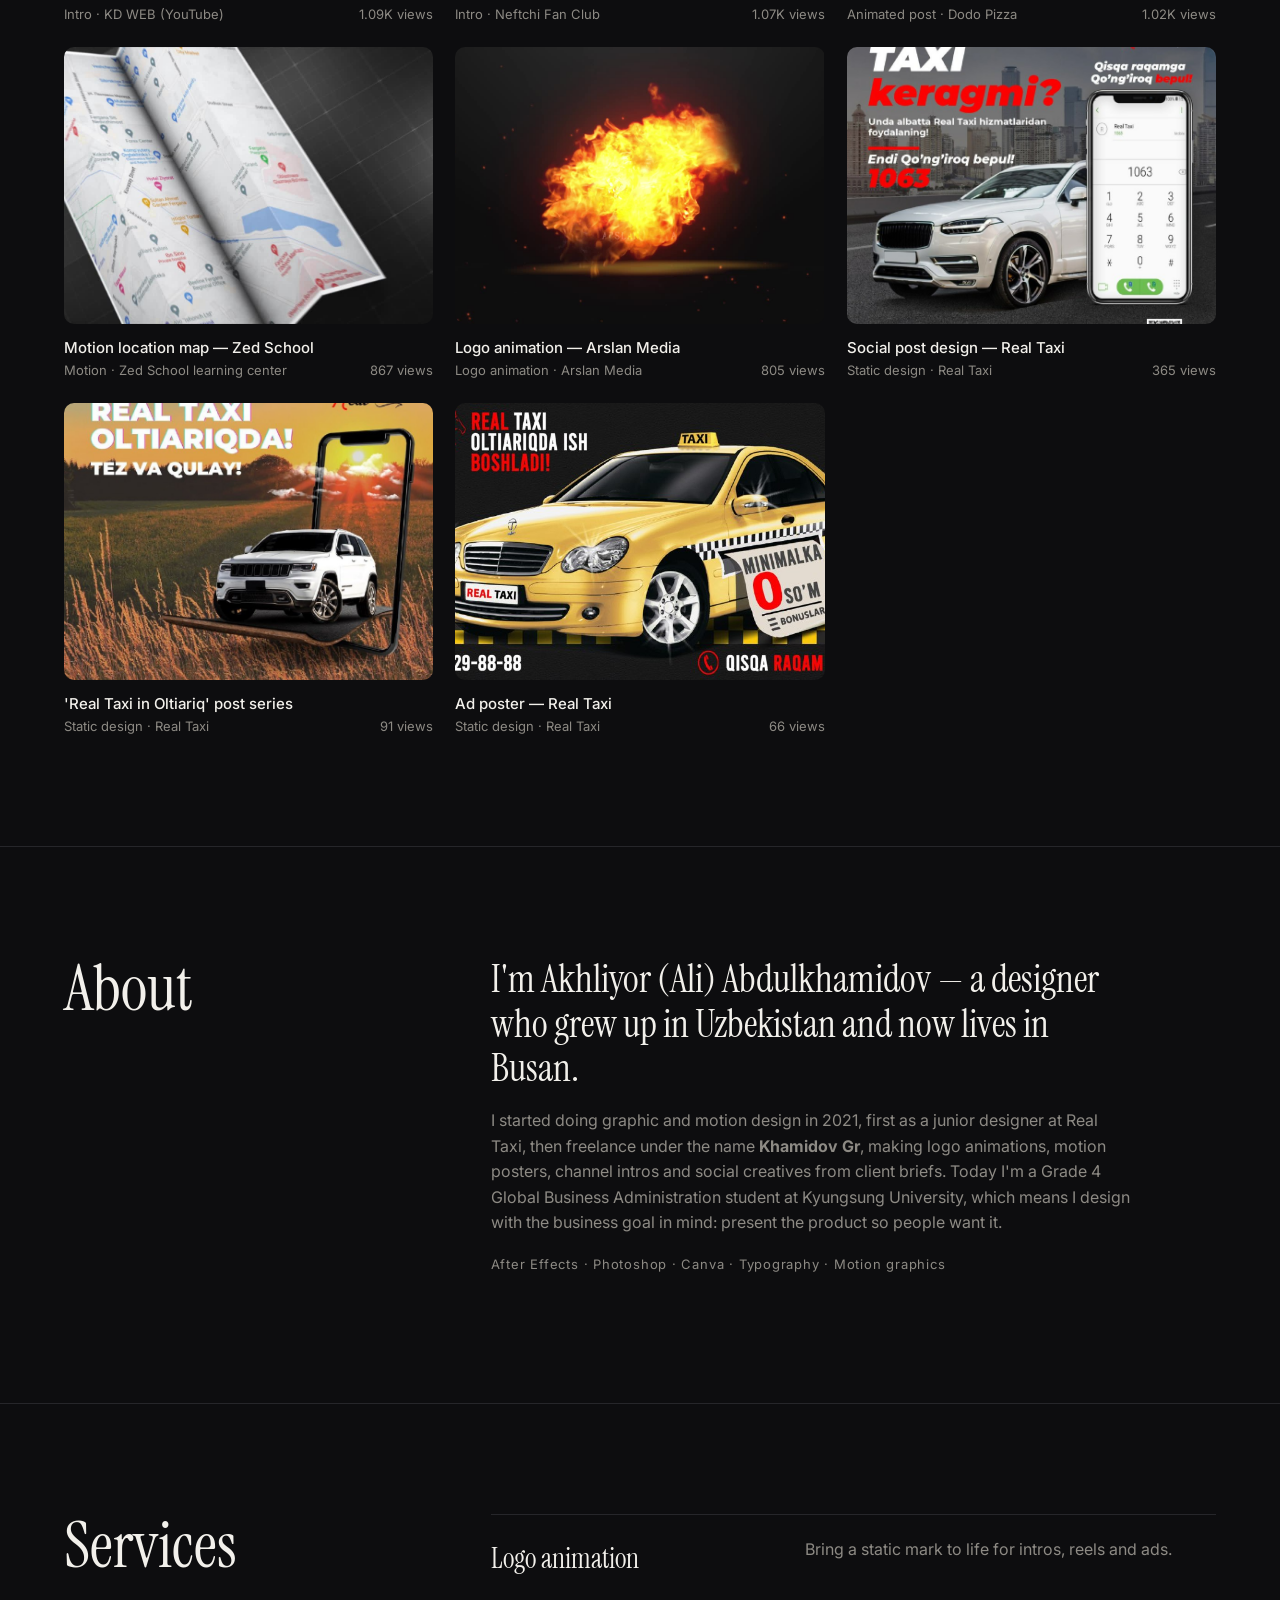
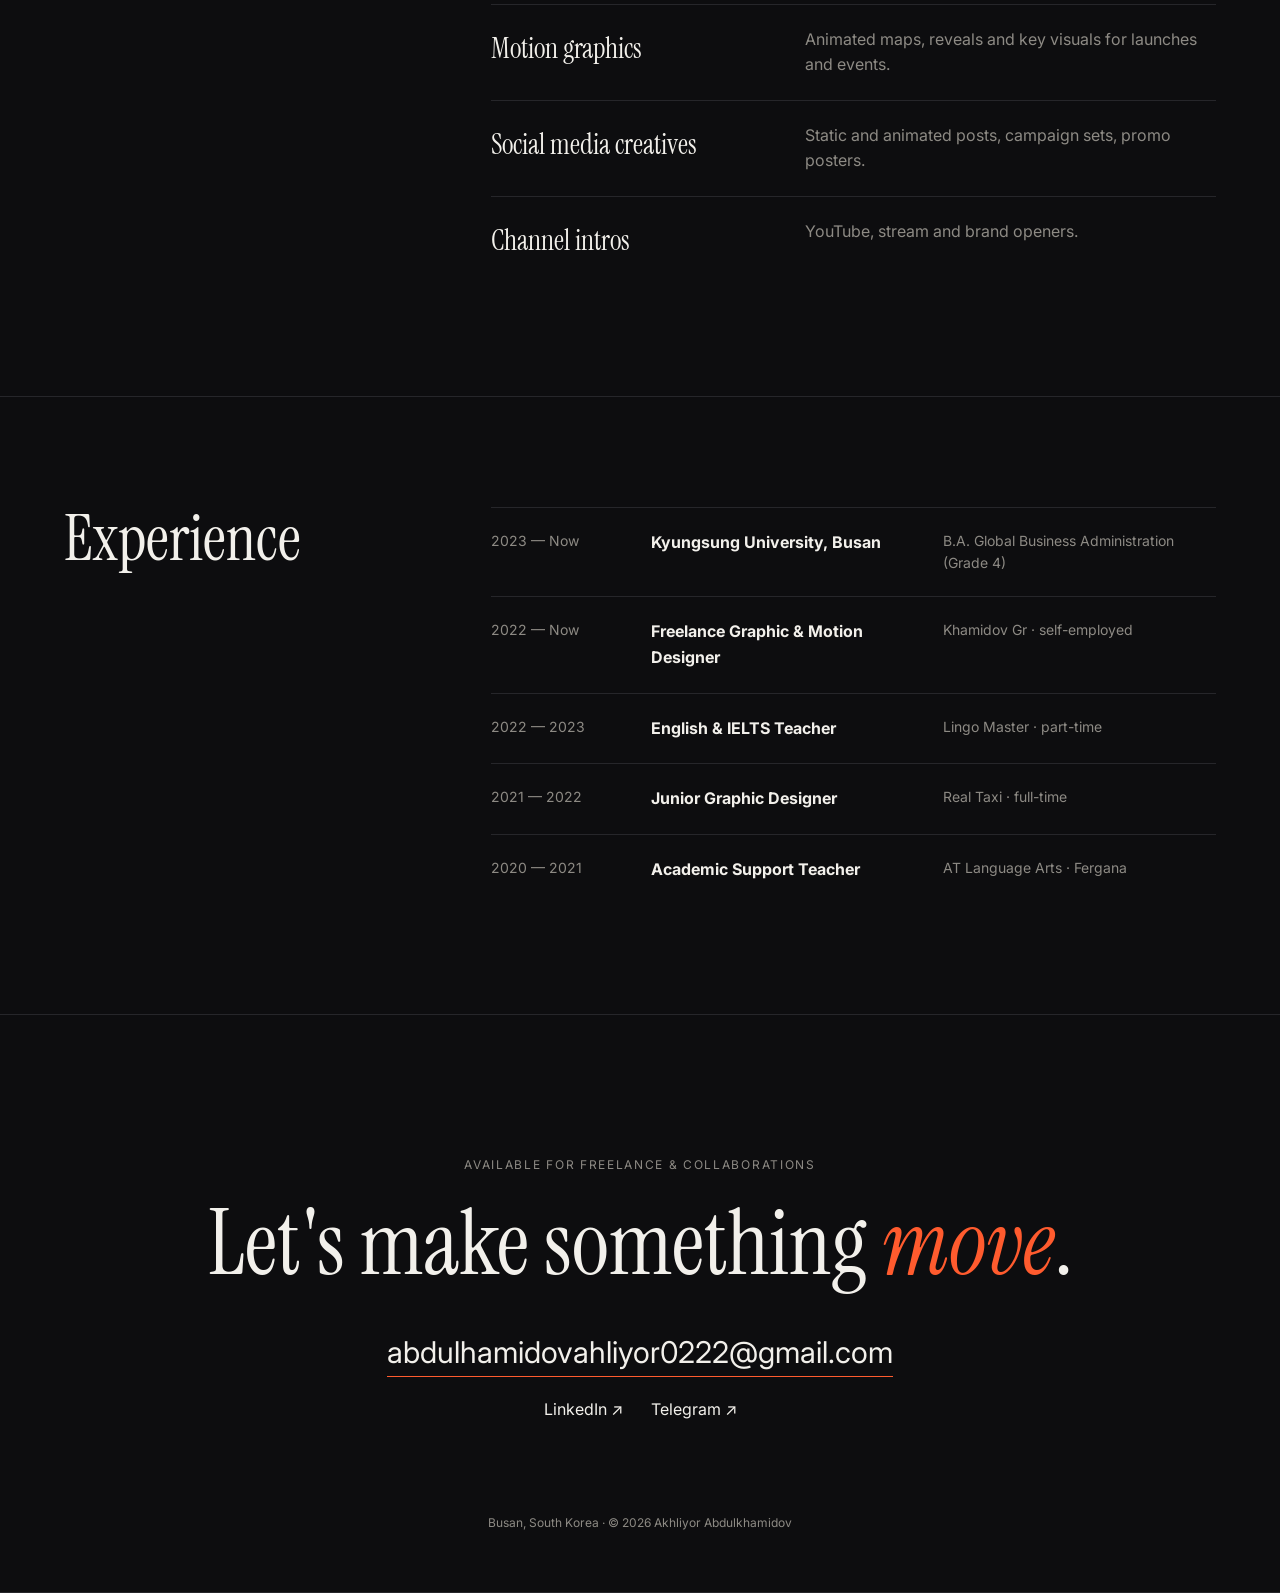
==== commit 572f08fd: "Add featured Mehnatkash Korea project and case study page" ====
--- a/index.html
+++ b/index.html
@@ -25,6 +25,7 @@
 <div class="reel"><video src="media/04-mustaqillik-residence-logo-anim.mp4" poster="media/04-mustaqillik-residence-logo-anim-frame.jpg" autoplay muted loop playsinline></video></div></section>
 <section id="work"><div class="sechead"><h2>Selected work</h2>
 <div class="filters"><button class="on" data-f="all">All</button><button data-f="motion">Motion graphics</button><button data-f="logo">Logo animation</button><button data-f="intro">Intros</button><button data-f="social">Animated posts</button><button data-f="print">Static design</button></div></div>
+<a class="case" href="/mehnatkash/"><img src="mehnatkash-card.png" alt="Mehnatkash Korea: AI job and life assistant for Central Asians in Korea"><div><p class="eyebrow">Featured project · Founder &amp; Builder · Oct 2026</p><h3>Mehnatkash Korea: an AI job &amp; life assistant</h3><p>An AI-powered job and life assistant for Central Asian students and workers in Korea. Telegram bot and mini app, 50 users so far.</p><span class="more">Read the case study →</span></div></a>
 <a class="case" href="/fansnerazzurri/"><img src="fansnerazzurri-card.jpg" alt="Fansnerazzurri case study"><div><p class="eyebrow">Case study · Project Manager &amp; team lead</p><h3>Fansnerazzurri: 904K reach against a 300K target</h3><p>Instagram performance campaign for an Inter Milan fan page — Online Reputation Management, Kyungsung University, 2025.</p><span class="more">Read the case study →</span></div></a>
 <div class="grid" id="grid"></div></section>
 <section id="about" class="split"><h2>About</h2><div>
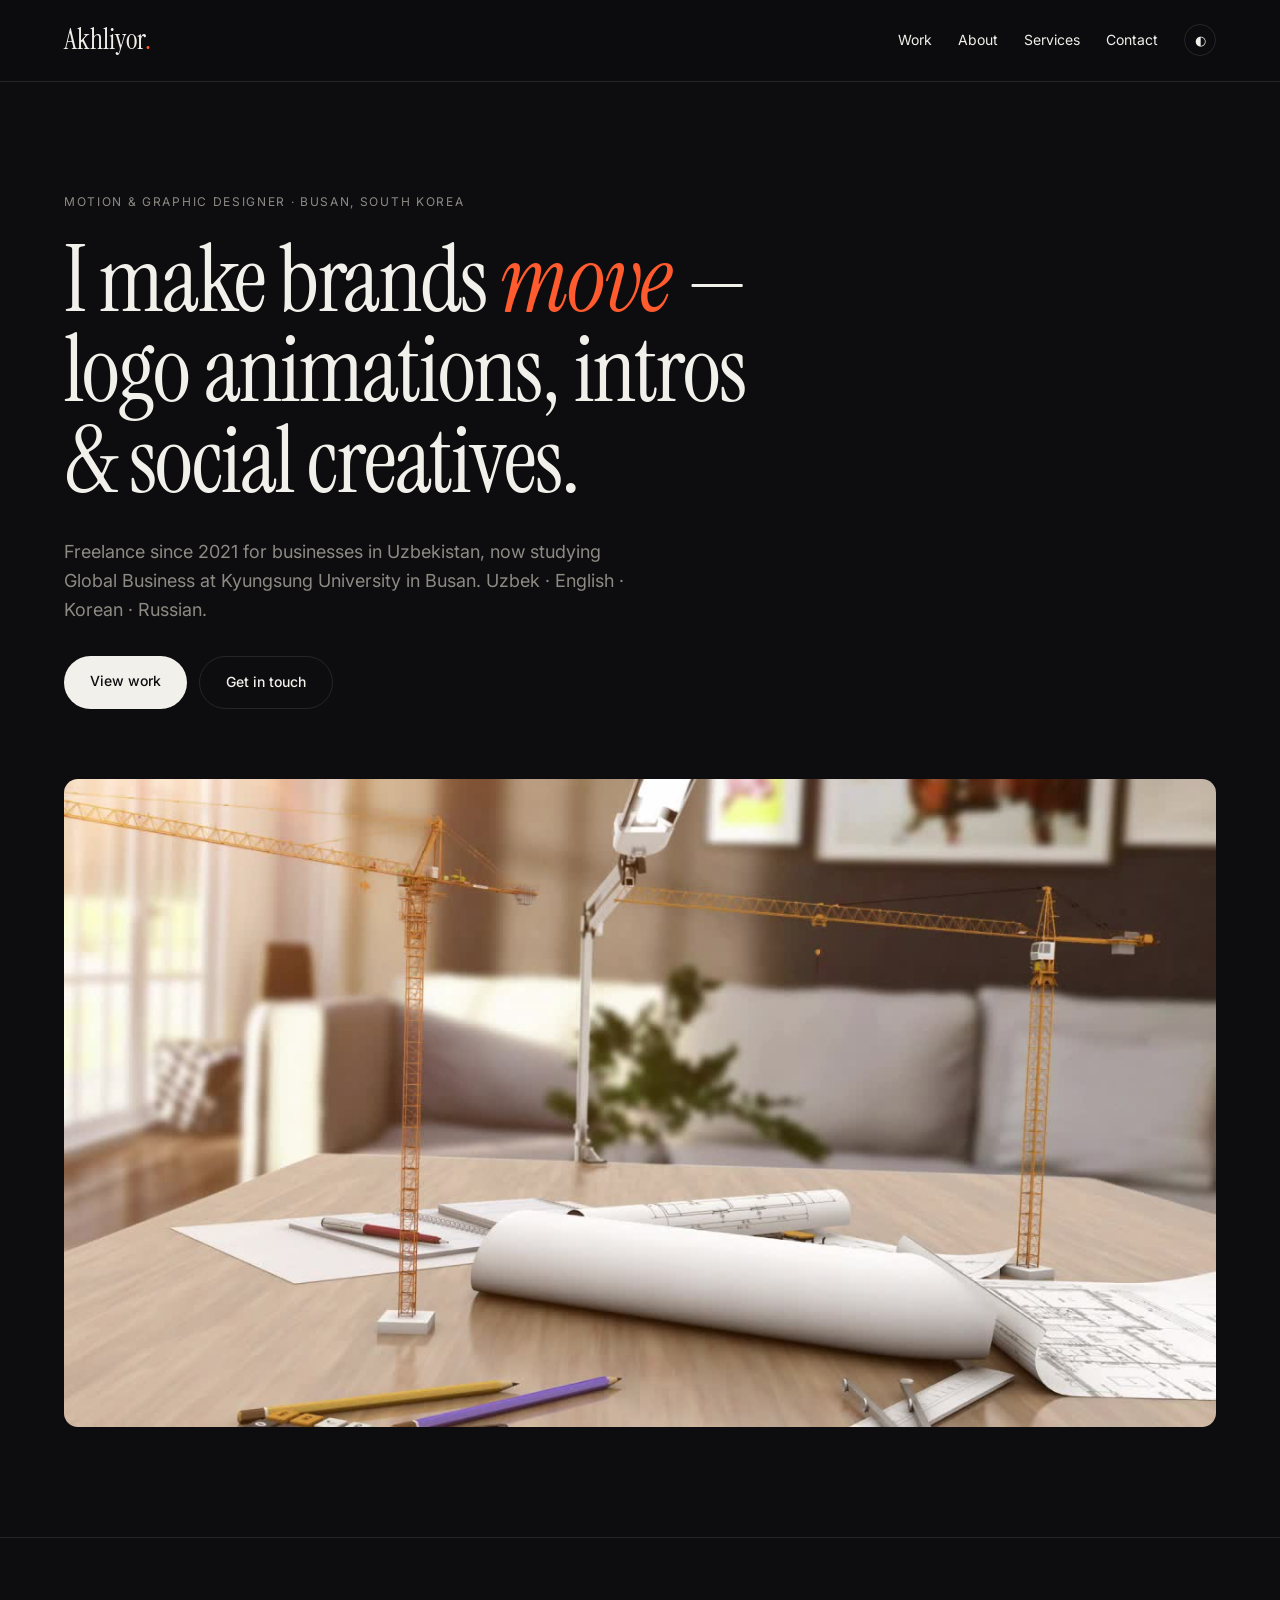
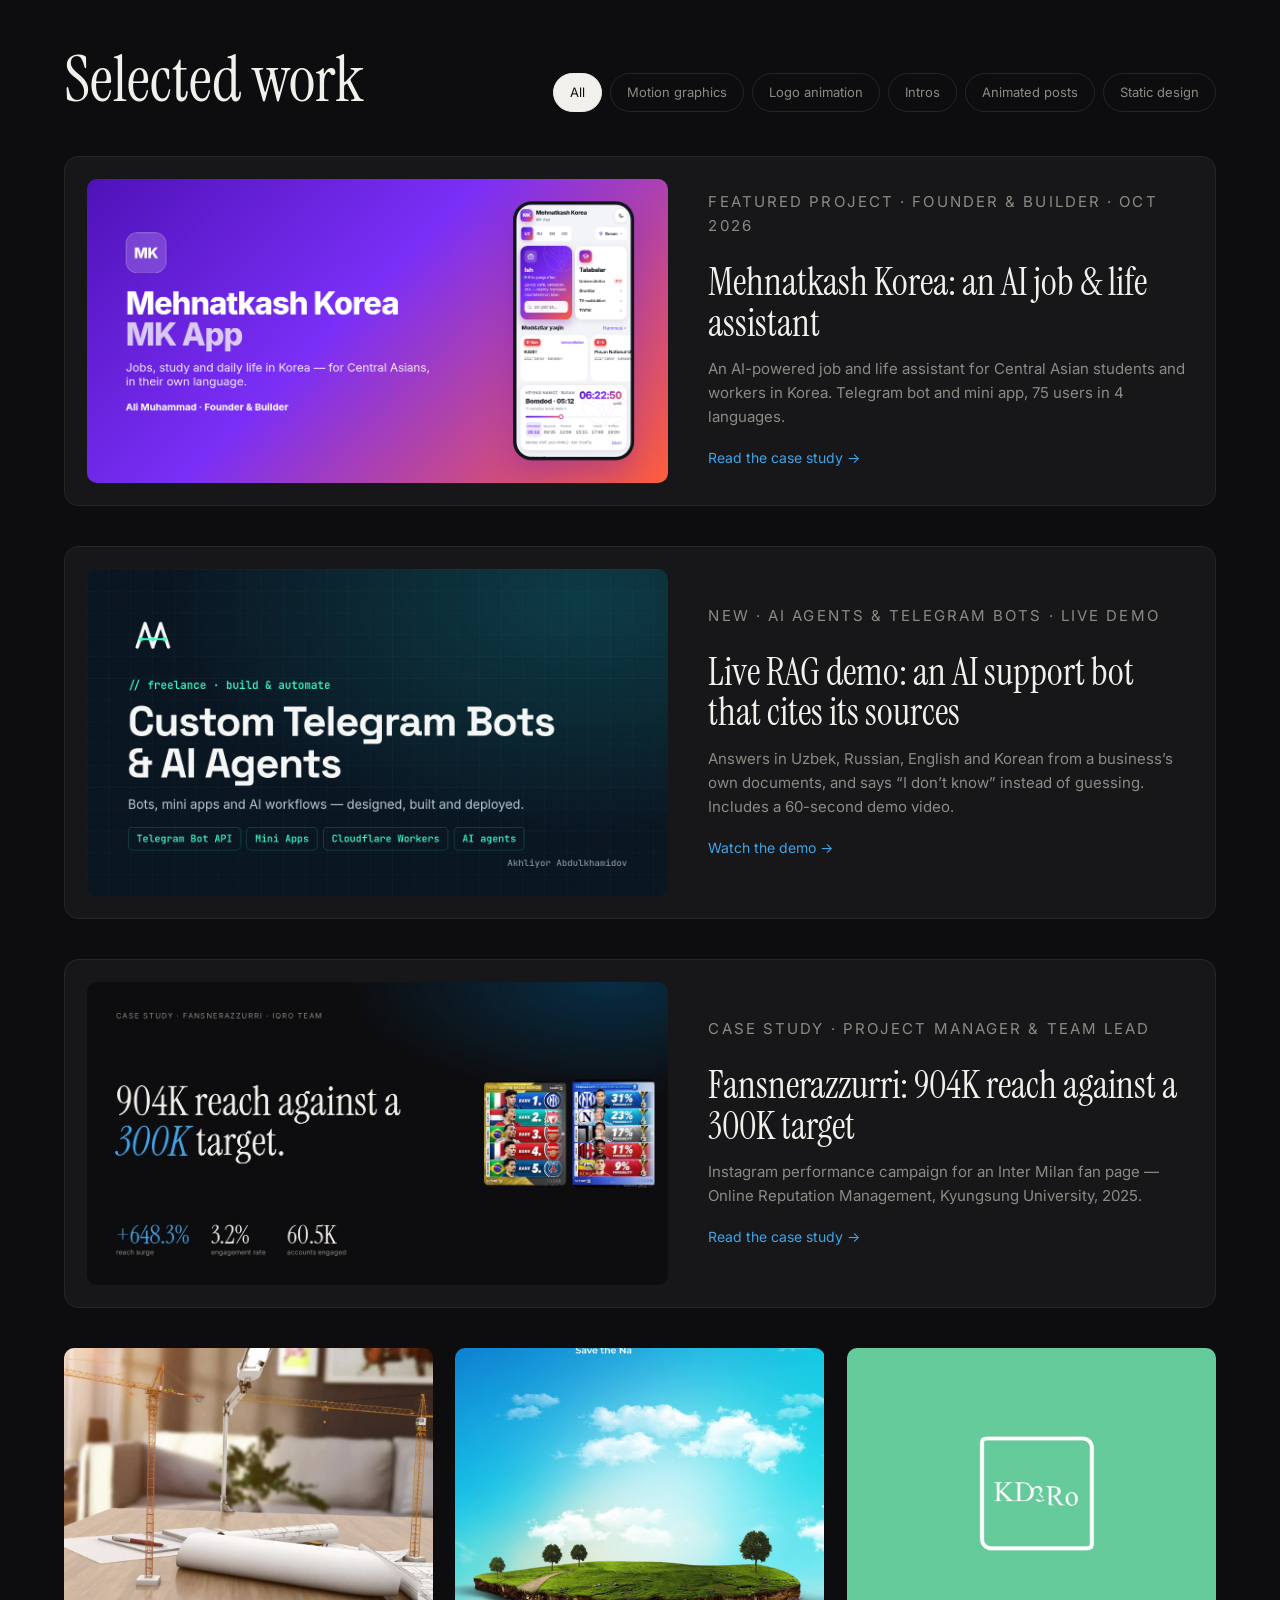
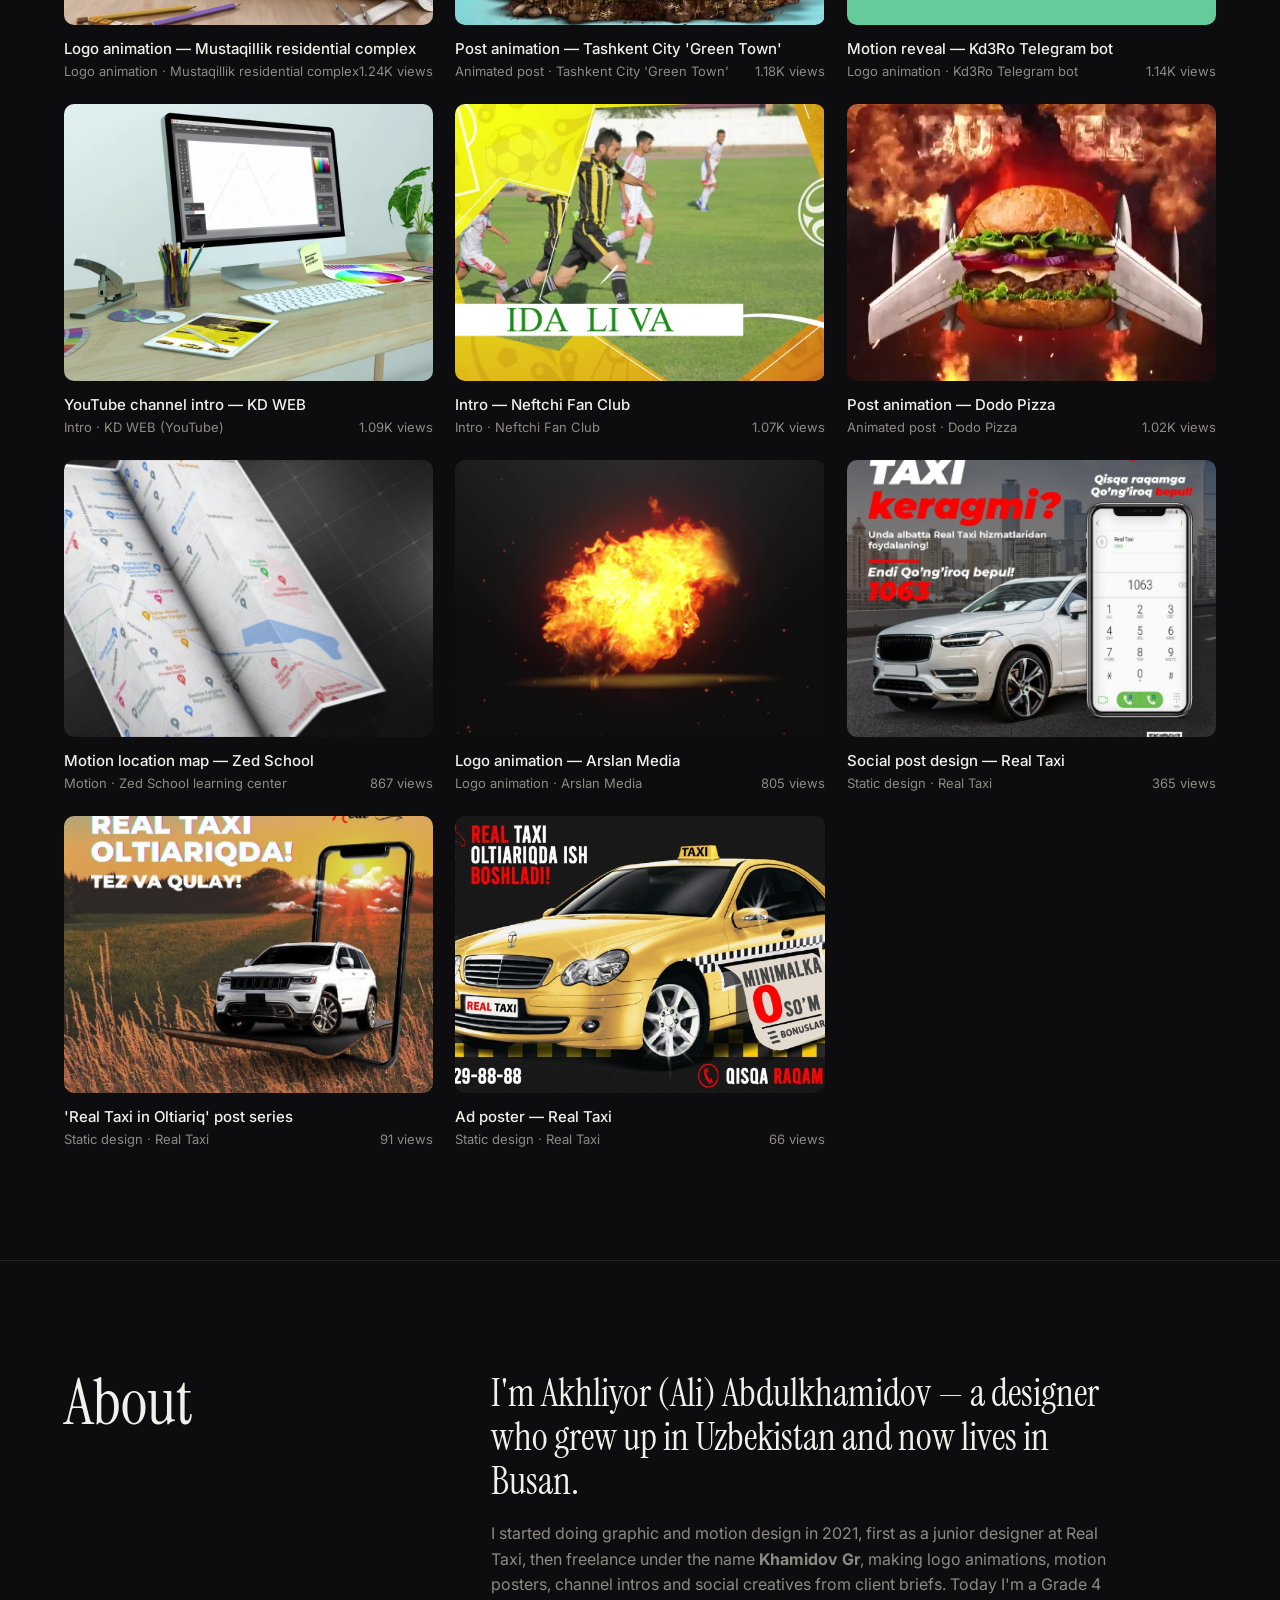
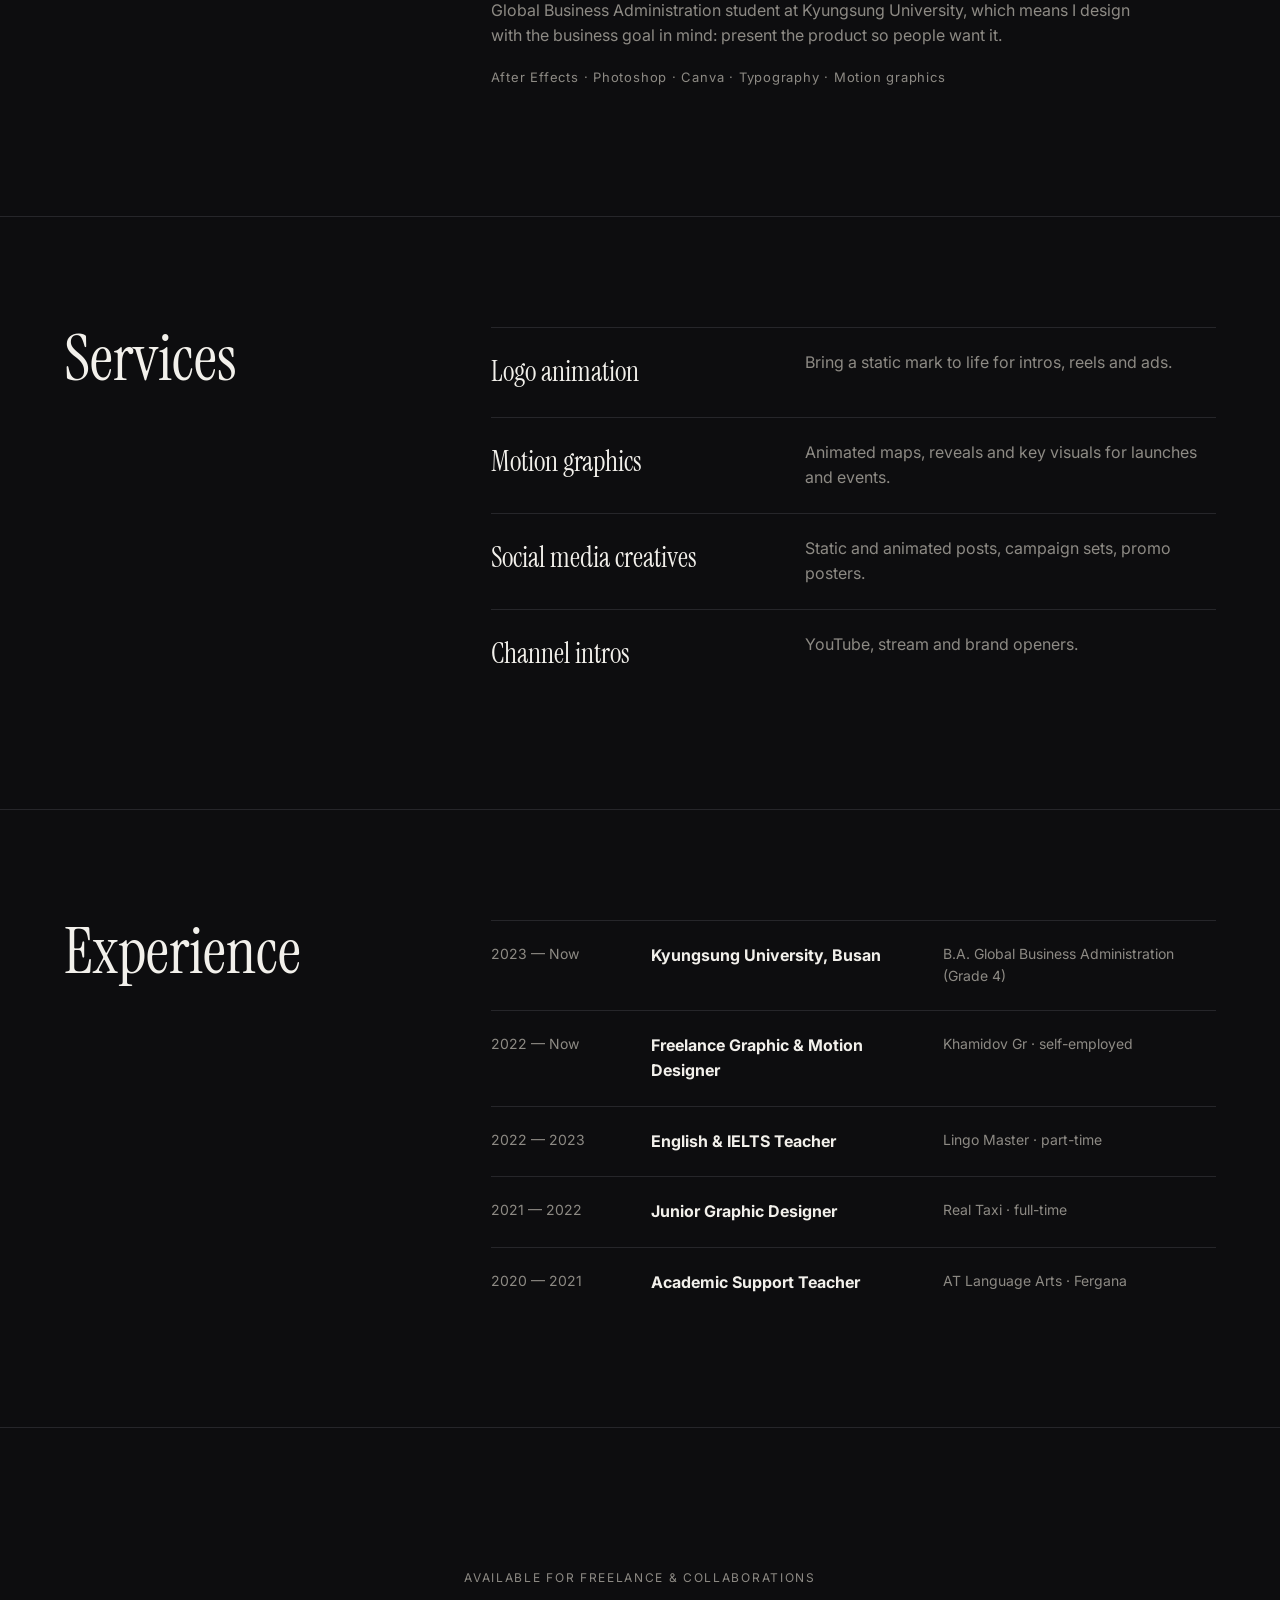
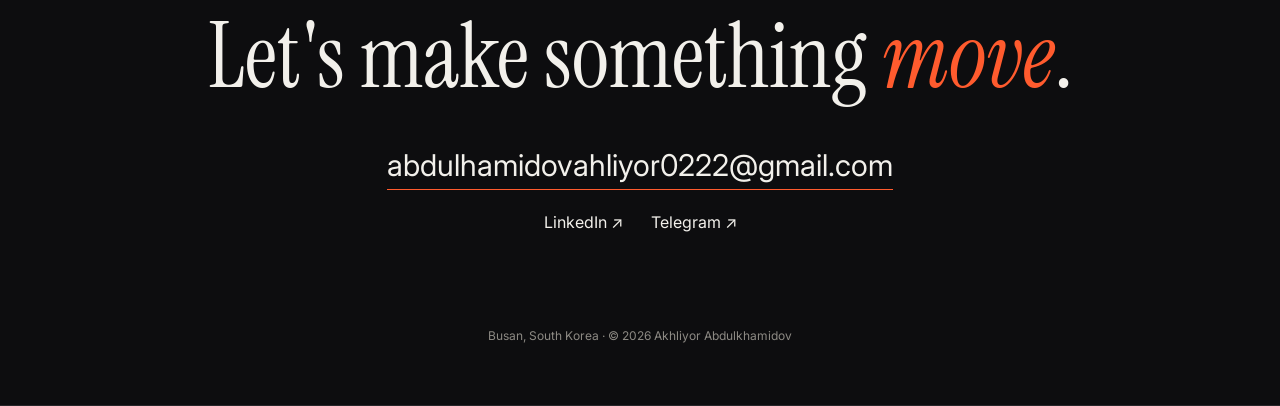
==== commit 685d4803: "Add /freelance/ AI agents page with 4-language voiced demo video, RAG demo; update homepage cards" ====
--- a/index.html
+++ b/index.html
@@ -25,7 +25,8 @@
 <div class="reel"><video src="media/04-mustaqillik-residence-logo-anim.mp4" poster="media/04-mustaqillik-residence-logo-anim-frame.jpg" autoplay muted loop playsinline></video></div></section>
 <section id="work"><div class="sechead"><h2>Selected work</h2>
 <div class="filters"><button class="on" data-f="all">All</button><button data-f="motion">Motion graphics</button><button data-f="logo">Logo animation</button><button data-f="intro">Intros</button><button data-f="social">Animated posts</button><button data-f="print">Static design</button></div></div>
-<a class="case" href="/mehnatkash/"><img src="mehnatkash-card.png" alt="Mehnatkash Korea: AI job and life assistant for Central Asians in Korea"><div><p class="eyebrow">Featured project · Founder &amp; Builder · Oct 2026</p><h3>Mehnatkash Korea: an AI job &amp; life assistant</h3><p>An AI-powered job and life assistant for Central Asian students and workers in Korea. Telegram bot and mini app, 50 users so far.</p><span class="more">Read the case study →</span></div></a>
+<a class="case" href="/mehnatkash/"><img src="mehnatkash-card.png" alt="Mehnatkash Korea: AI job and life assistant for Central Asians in Korea"><div><p class="eyebrow">Featured project · Founder &amp; Builder · Oct 2026</p><h3>Mehnatkash Korea: an AI job &amp; life assistant</h3><p>An AI-powered job and life assistant for Central Asian students and workers in Korea. Telegram bot and mini app, 75 users in 4 languages.</p><span class="more">Read the case study →</span></div></a>
+<a class="case" href="/freelance/"><img src="freelance-card.jpg" alt="Live RAG demo: AI support bot in 4 languages"><div><p class="eyebrow">New · AI agents &amp; Telegram bots · Live demo</p><h3>Live RAG demo: an AI support bot that cites its sources</h3><p>Answers in Uzbek, Russian, English and Korean from a business’s own documents, and says “I don’t know” instead of guessing. Includes a 60-second demo video.</p><span class="more">Watch the demo →</span></div></a>
 <a class="case" href="/fansnerazzurri/"><img src="fansnerazzurri-card.jpg" alt="Fansnerazzurri case study"><div><p class="eyebrow">Case study · Project Manager &amp; team lead</p><h3>Fansnerazzurri: 904K reach against a 300K target</h3><p>Instagram performance campaign for an Inter Milan fan page — Online Reputation Management, Kyungsung University, 2025.</p><span class="more">Read the case study →</span></div></a>
 <div class="grid" id="grid"></div></section>
 <section id="about" class="split"><h2>About</h2><div>
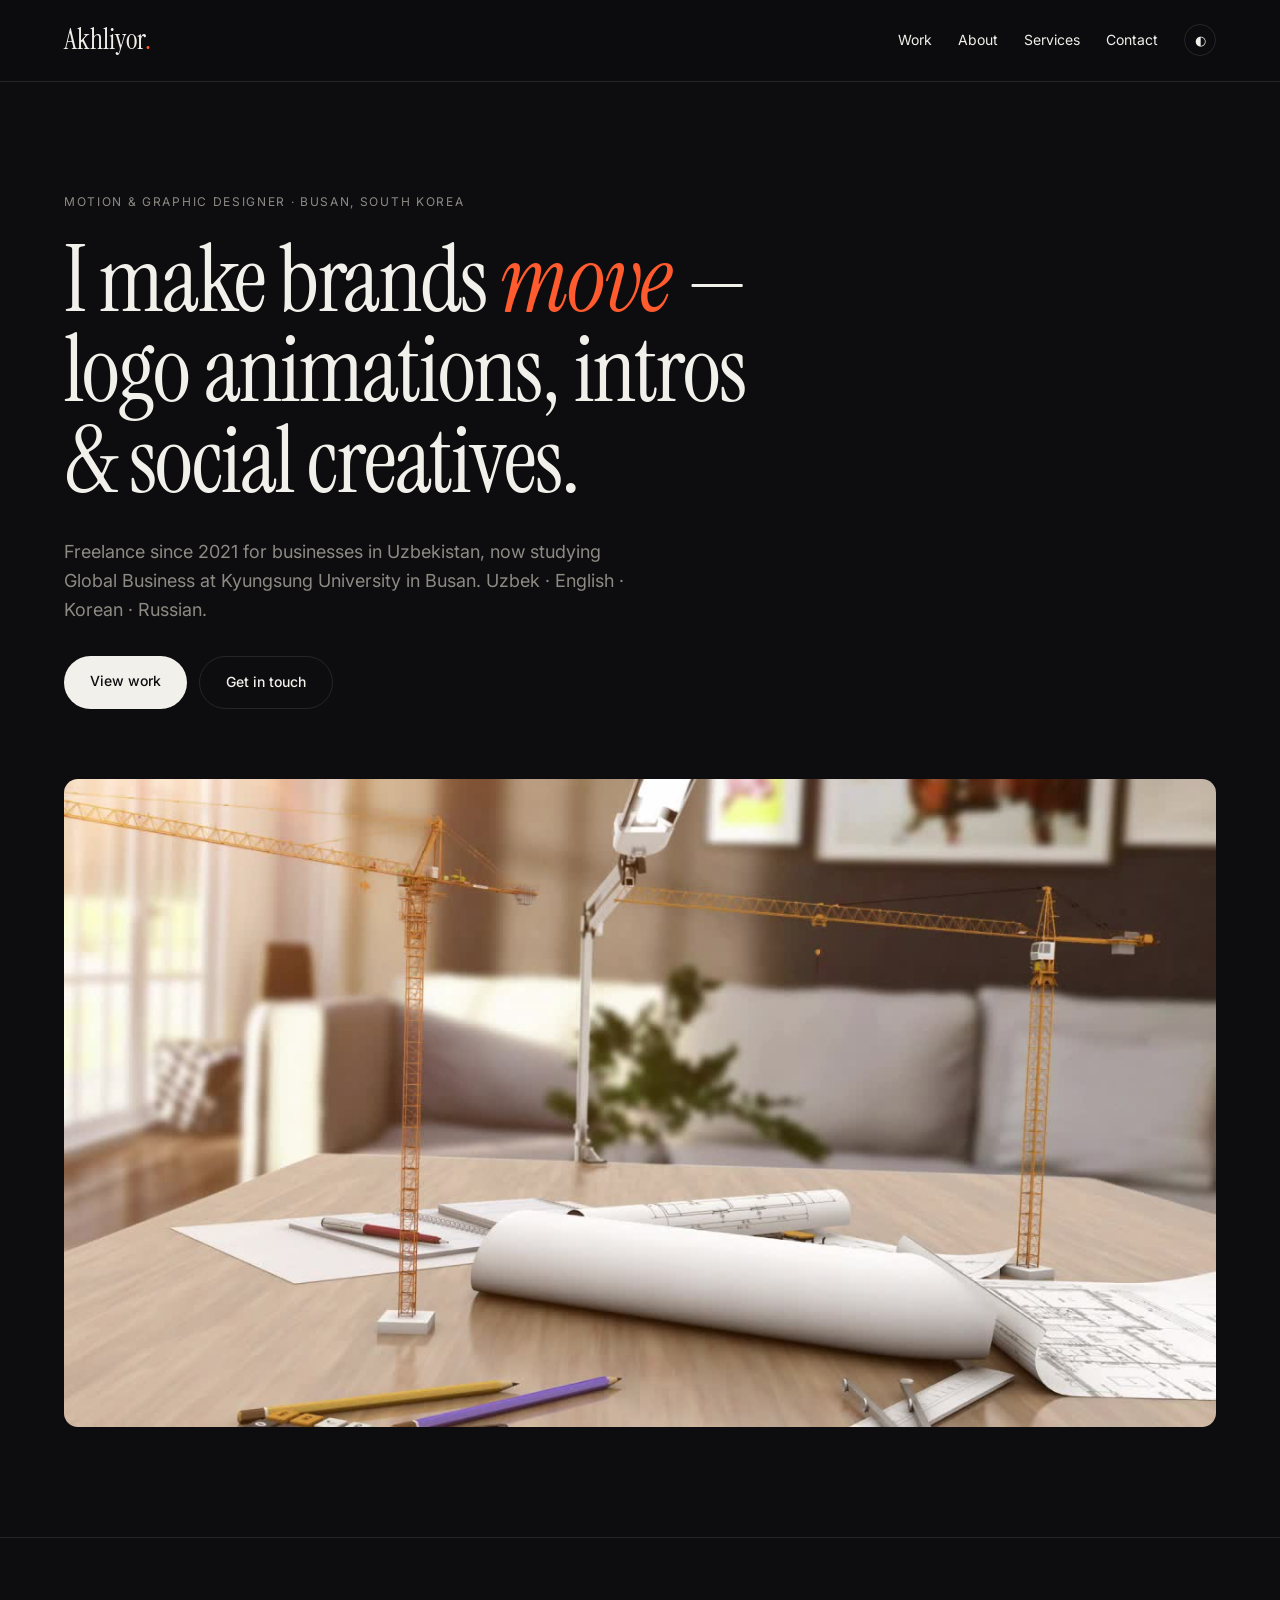
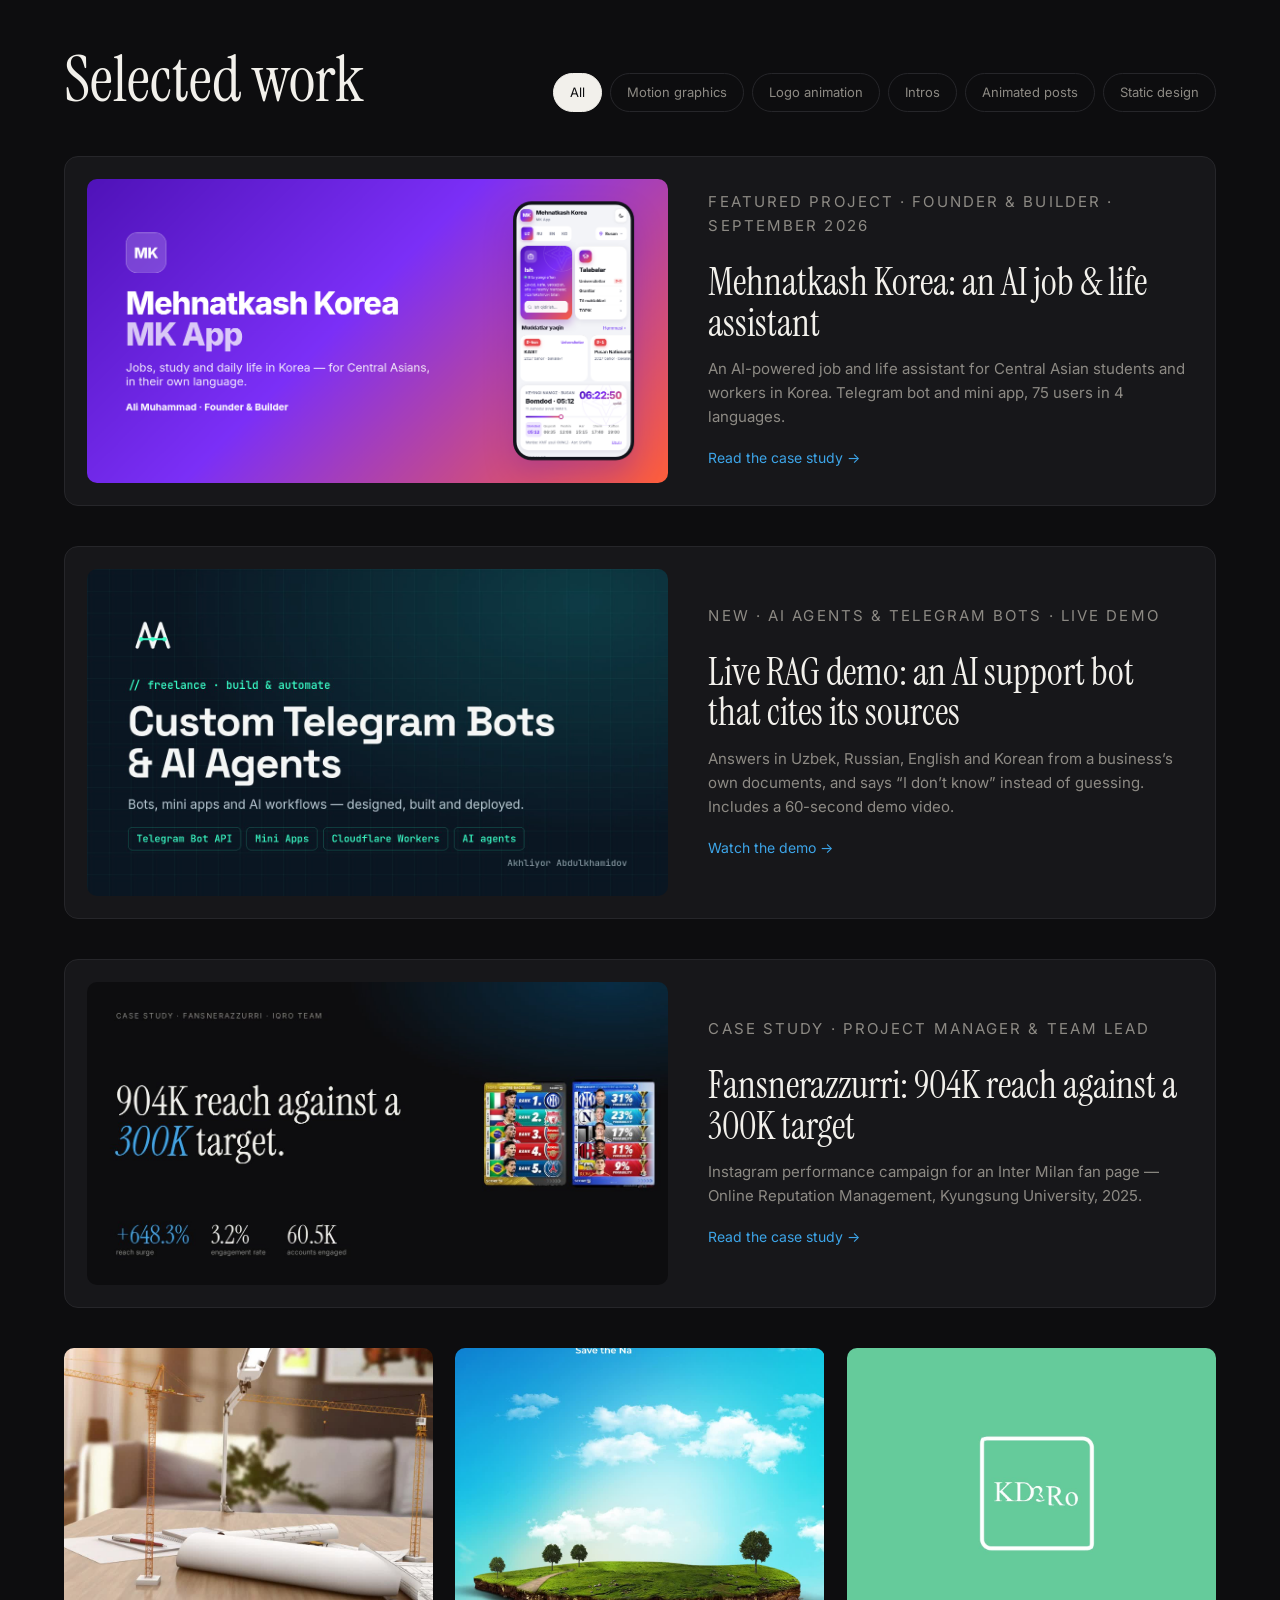
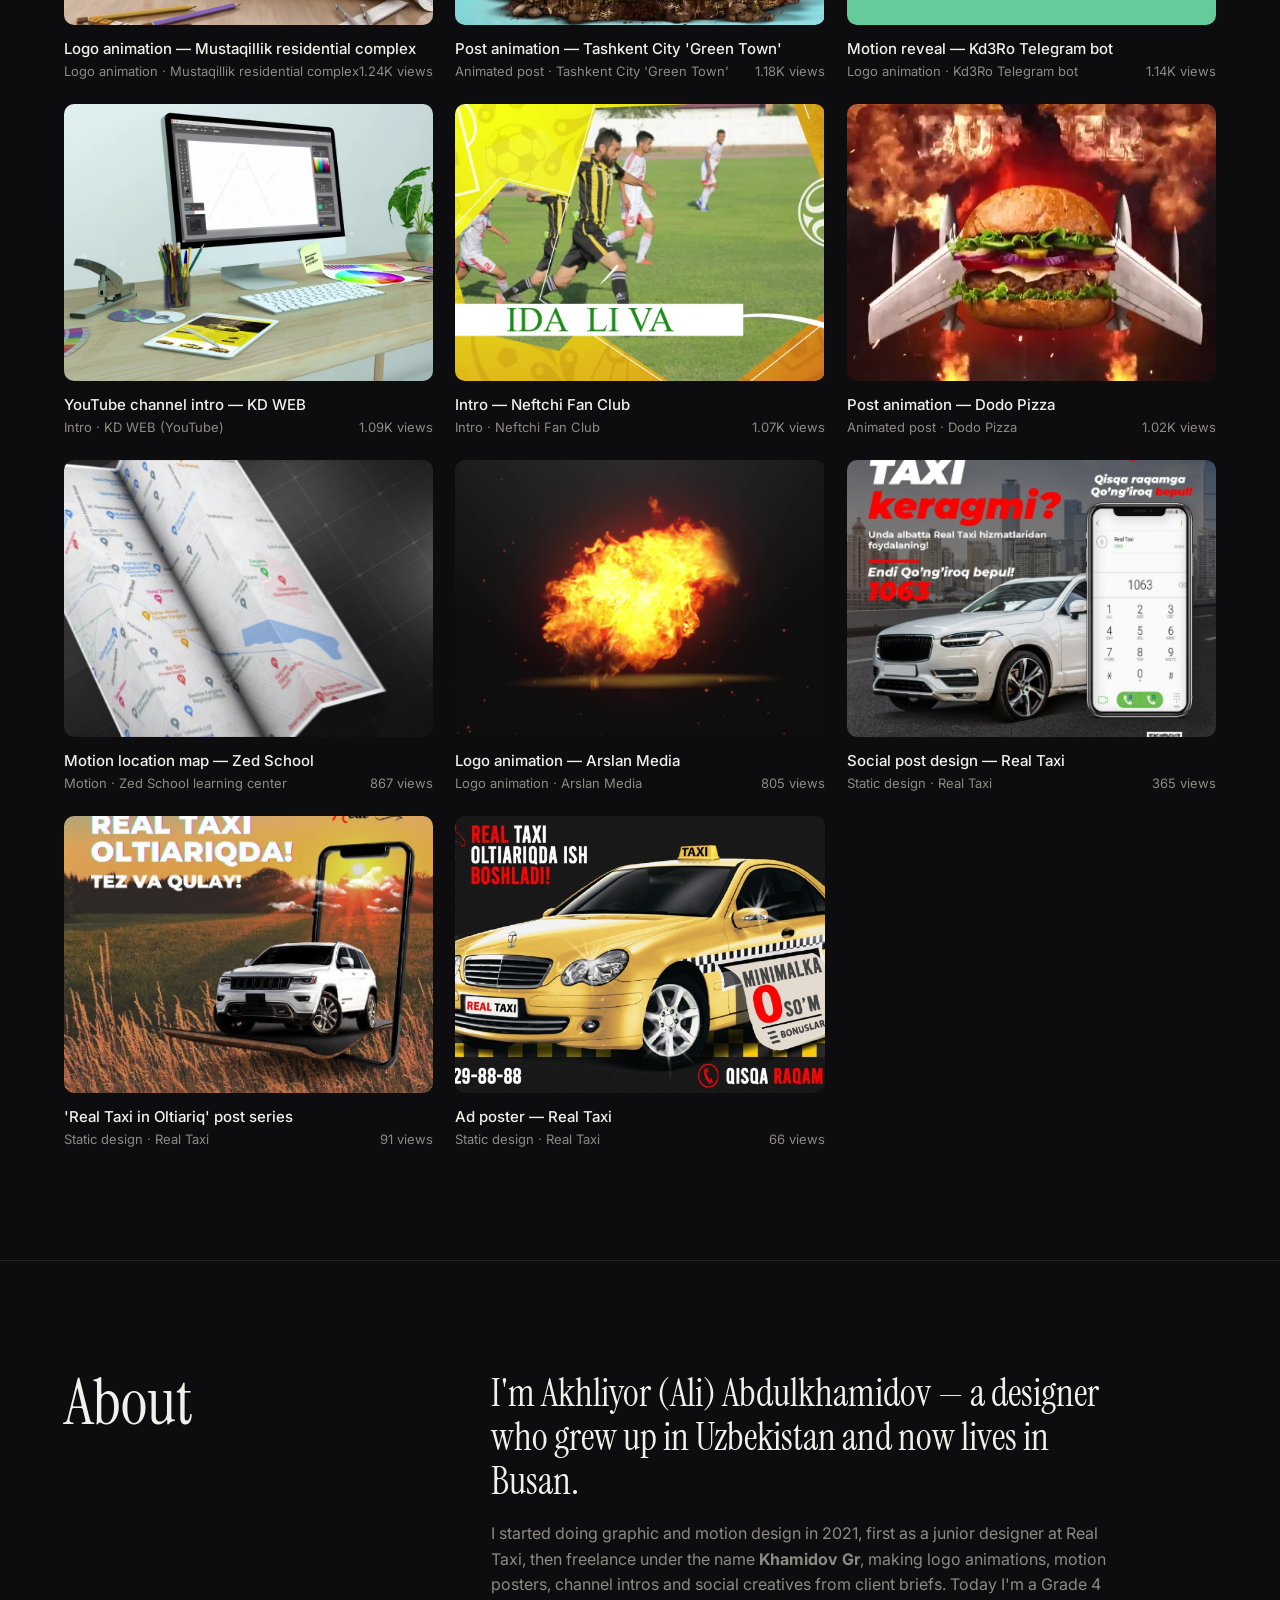
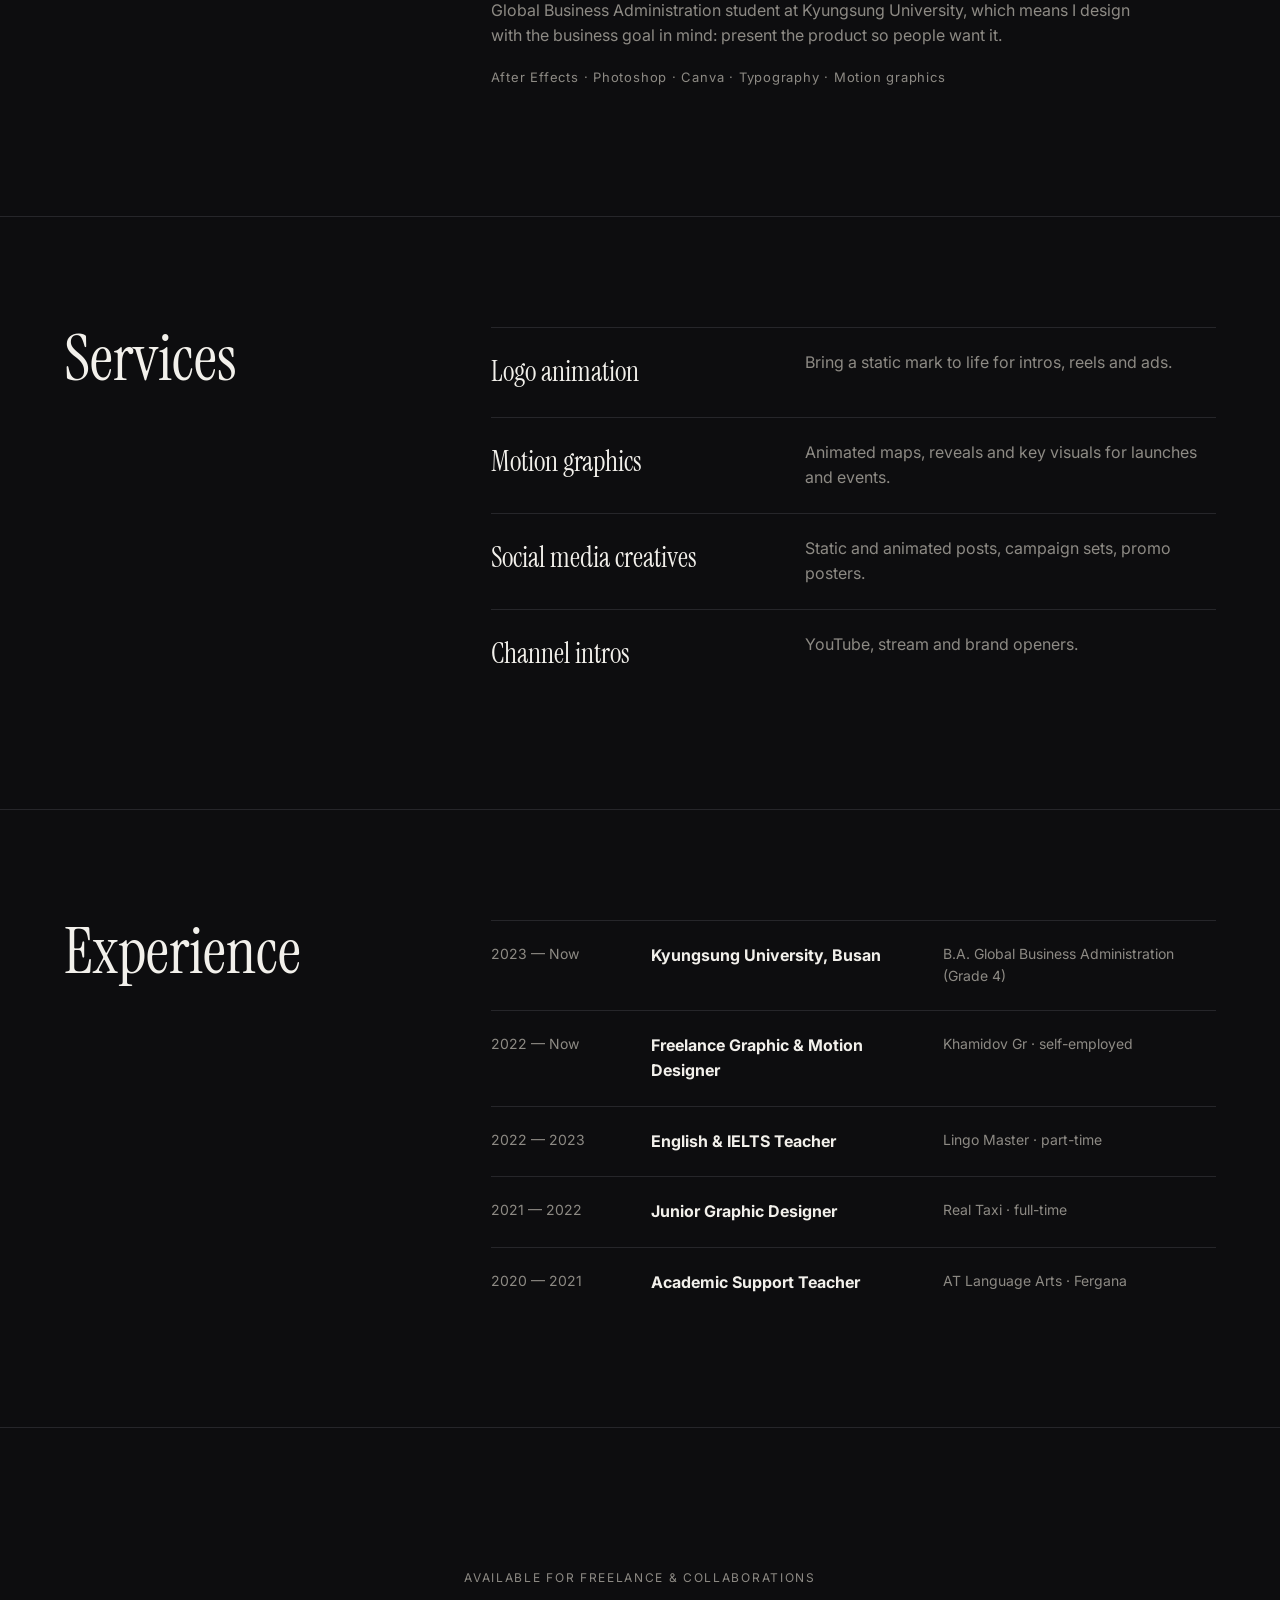
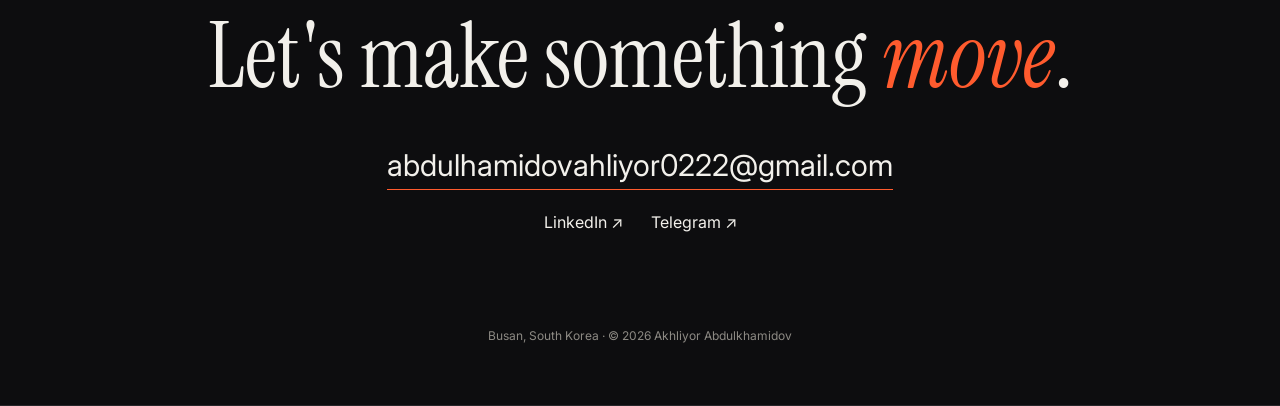
==== commit 03fbd6ab: "RAG demo share page + Mehnatkash start date Sept 2026" ====
--- a/index.html
+++ b/index.html
@@ -25,7 +25,7 @@
 <div class="reel"><video src="media/04-mustaqillik-residence-logo-anim.mp4" poster="media/04-mustaqillik-residence-logo-anim-frame.jpg" autoplay muted loop playsinline></video></div></section>
 <section id="work"><div class="sechead"><h2>Selected work</h2>
 <div class="filters"><button class="on" data-f="all">All</button><button data-f="motion">Motion graphics</button><button data-f="logo">Logo animation</button><button data-f="intro">Intros</button><button data-f="social">Animated posts</button><button data-f="print">Static design</button></div></div>
-<a class="case" href="/mehnatkash/"><img src="mehnatkash-card.png" alt="Mehnatkash Korea: AI job and life assistant for Central Asians in Korea"><div><p class="eyebrow">Featured project · Founder &amp; Builder · Oct 2026</p><h3>Mehnatkash Korea: an AI job &amp; life assistant</h3><p>An AI-powered job and life assistant for Central Asian students and workers in Korea. Telegram bot and mini app, 75 users in 4 languages.</p><span class="more">Read the case study →</span></div></a>
+<a class="case" href="/mehnatkash/"><img src="mehnatkash-card.png" alt="Mehnatkash Korea: AI job and life assistant for Central Asians in Korea"><div><p class="eyebrow">Featured project · Founder &amp; Builder · September 2026</p><h3>Mehnatkash Korea: an AI job &amp; life assistant</h3><p>An AI-powered job and life assistant for Central Asian students and workers in Korea. Telegram bot and mini app, 75 users in 4 languages.</p><span class="more">Read the case study →</span></div></a>
 <a class="case" href="/freelance/"><img src="freelance-card.jpg" alt="Live RAG demo: AI support bot in 4 languages"><div><p class="eyebrow">New · AI agents &amp; Telegram bots · Live demo</p><h3>Live RAG demo: an AI support bot that cites its sources</h3><p>Answers in Uzbek, Russian, English and Korean from a business’s own documents, and says “I don’t know” instead of guessing. Includes a 60-second demo video.</p><span class="more">Watch the demo →</span></div></a>
 <a class="case" href="/fansnerazzurri/"><img src="fansnerazzurri-card.jpg" alt="Fansnerazzurri case study"><div><p class="eyebrow">Case study · Project Manager &amp; team lead</p><h3>Fansnerazzurri: 904K reach against a 300K target</h3><p>Instagram performance campaign for an Inter Milan fan page — Online Reputation Management, Kyungsung University, 2025.</p><span class="more">Read the case study →</span></div></a>
 <div class="grid" id="grid"></div></section>
